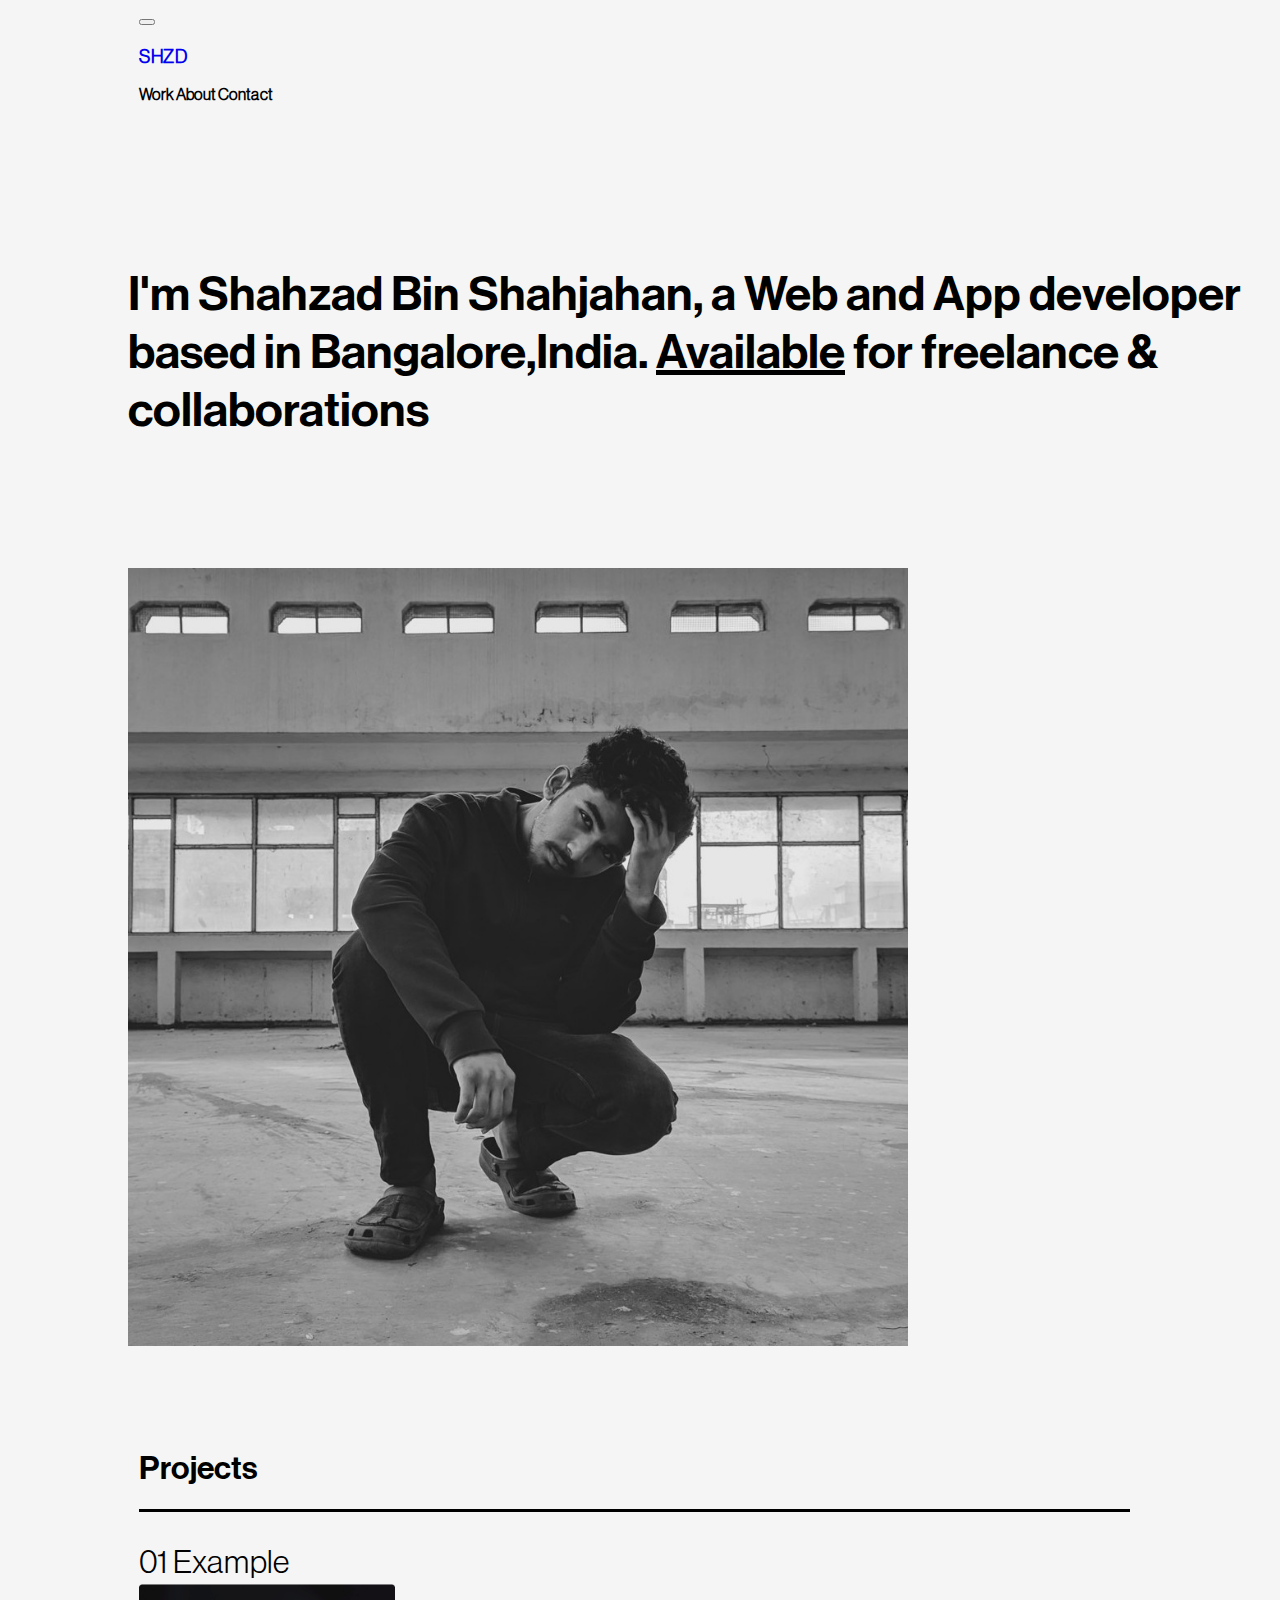
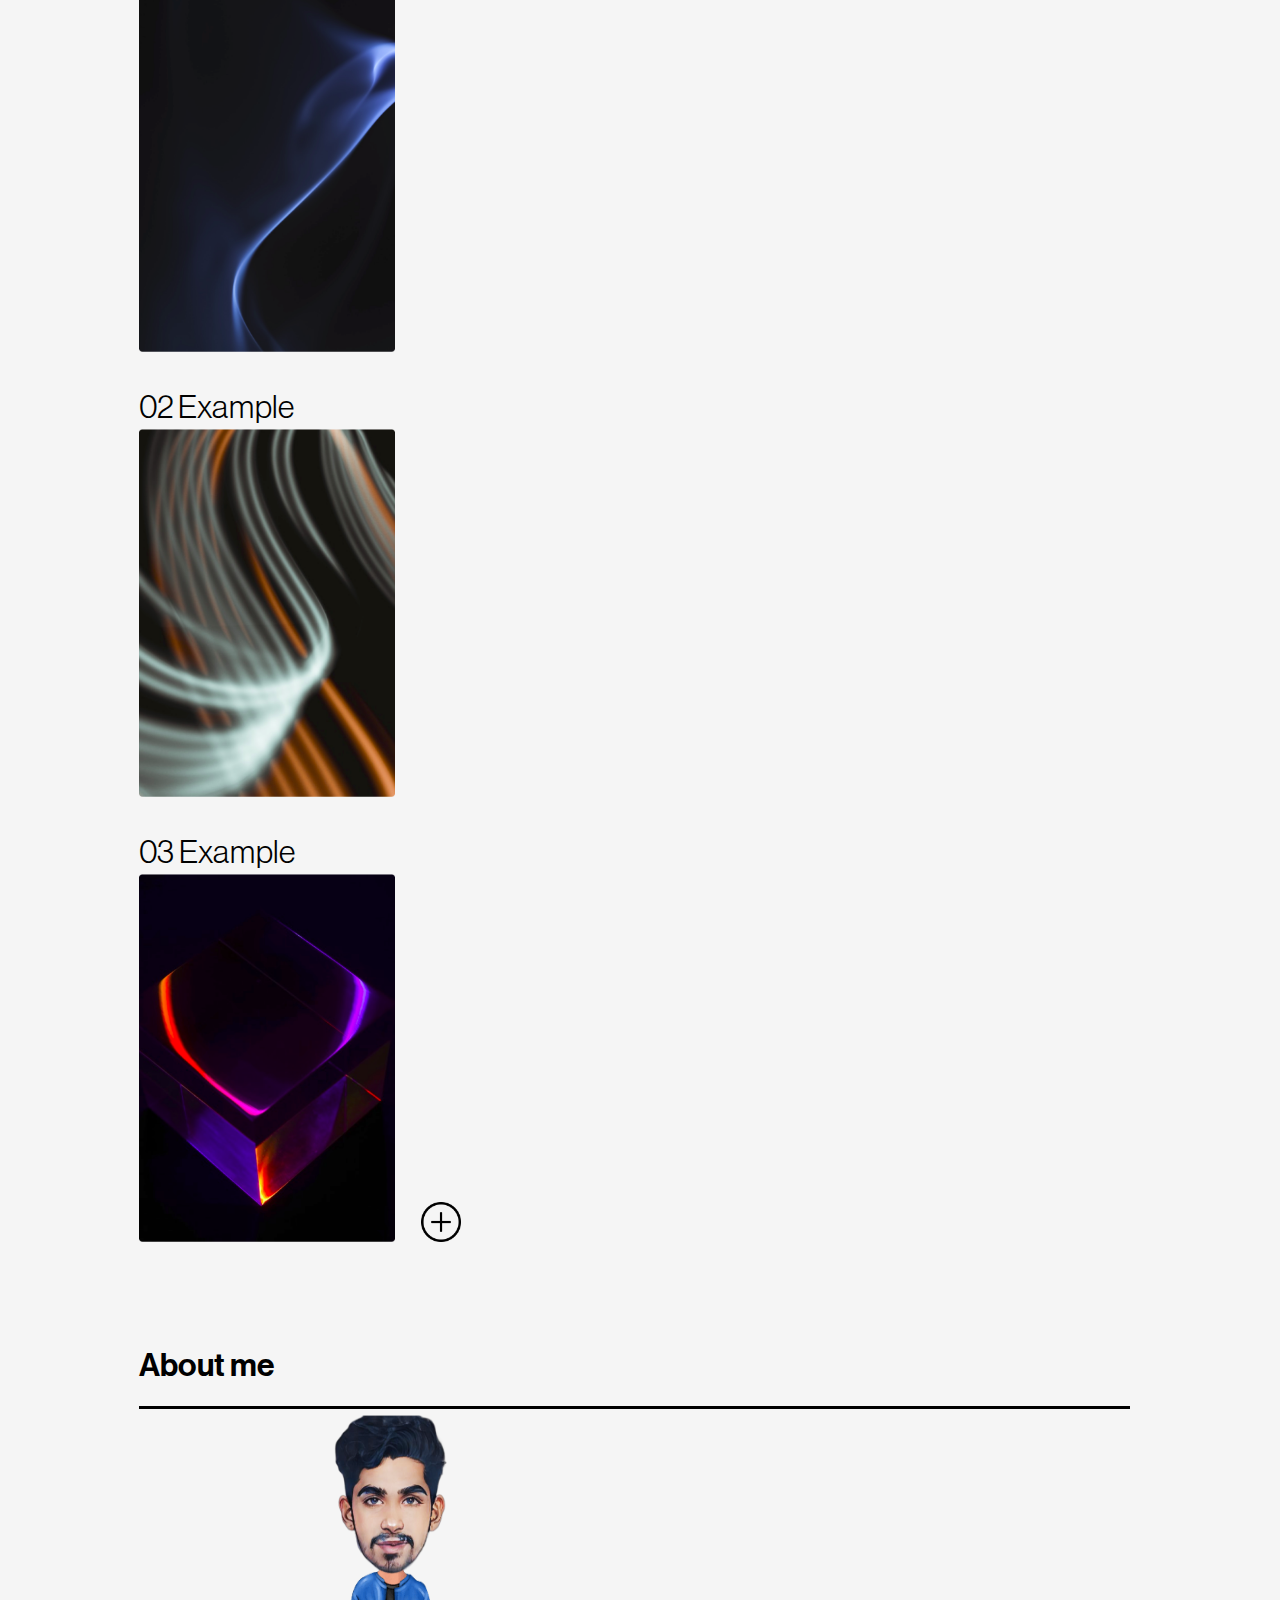
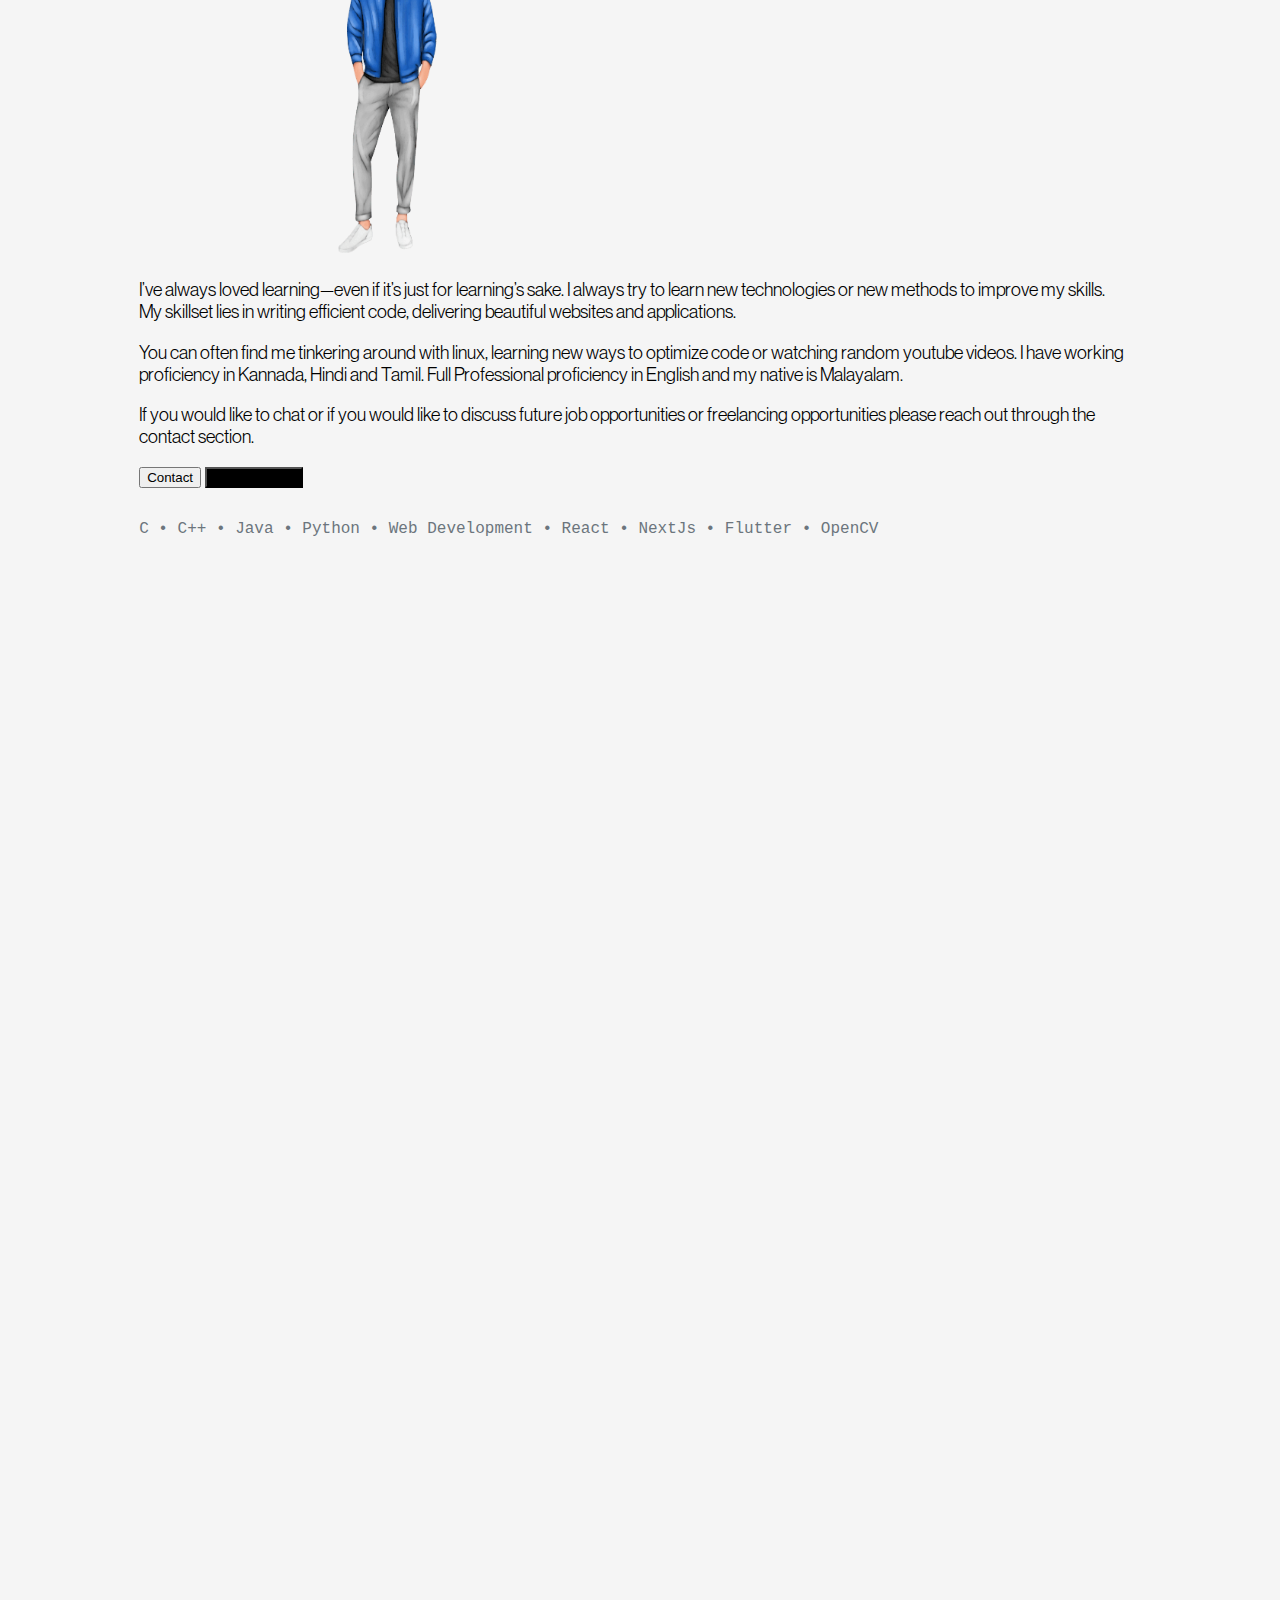
==== index.html @ ab0f7d74 "finished about section footer" ====
<!DOCTYPE html>
<html>
	<head>
		<title>Shahzad Bin Shahjahan</title>
		<meta name="description" content="Shahzad mainly works as a coder, web developer, among other things. You may learn more about shahzad by visiting his portfolio">
		<meta name="keywords" content="Portfolio, web developer, Shahzad, Shahzad Bin Shahjahan, App developer, Html, Css, Bangalore, freelance">
		<meta name="author" content="Shahzad Bin Shahjahan">
		<meta name="viewport" content="width=device-width, initial-scale=1">
		<META HTTP-EQUIV=”refresh” CONTENT=”15″>
		<link rel="icon" href="images/favicon.ico" type="image/x-icon">
		<!--Google search console tag-->
		<meta name="google-site-verification" content="ISv0mJTVN8Bk4ljEY6EB5VNsG6246n5hdGqPwkgQlJo" />
		<!--Bing search tag-->
		<meta name="msvalidate.01" content="65D77A9B524E21931808D7AEC7C5453A" />
		<!--Stylesheets-->
		<link rel="stylesheet" href="styles.css">
		<!--External Stylesheet-->
		<!--Bootstrap-->
		<link href="https://cdn.jsdelivr.net/npm/bootstrap@5.2.2/dist/css/bootstrap.min.css" rel="stylesheet" integrity="sha384-Zenh87qX5JnK2Jl0vWa8Ck2rdkQ2Bzep5IDxbcnCeuOxjzrPF/et3URy9Bv1WTRi" crossorigin="anonymous">
	</head>
	
	<body class="body">
		<nav class="navbar navbar-expand-sm sticky-top  navBar ">
			<div class="container-fluid" style="padding-right:10%;padding-left:1%;"><!--Style is not working external-->
				<button class="navbar-toggler" type="button" data-bs-toggle="collapse" data-bs-target="#navbarTogglerDemo01" aria-controls="navbarTogglerDemo01" aria-expanded="false" aria-label="Toggle navigation">
					<span class="navbar-toggler-icon"></span>
				  </button>
			  
				<div>
					<a href="#homeSection"><h3 class="navbar-brand">SHZD</h3></a>
				</div>
				<div class="collapse navbar-collapse justify-content-end" id="navbarTogglerDemo01">
					<div class="navbar-nav"> 
						<a class="nav-link" href="#projectsSection">Work</a>
						<a class="nav-link" href="#aboutSection">About</a>
						<a class="nav-link" href="#contactSection">Contact</a>
						<!--<a class="nav-link">Other</a>-->
					</div>
				</div>
			</div>
		</nav>
		
		<section id="homeSection">
			<div class="row container-fluid">
				<div class="col-lg-6 introDescription">
					<h1>I'm Shahzad Bin Shahjahan, a Web and App developer based in Bangalore,India. <a href="#contactSection"><u>Available</u></a> for freelance & collaborations</h1>
				</div>
				<div class="col-lg-6">
					<img src="images/Shae 3.jpg" alt="Shahzad Picture" title="Shahzad Bin Shahjahan" class="img-fluid mx-auto d-block profileImg">
				</div>
			</div>
			
		</section>
		
		<section id="projectsSection">
			<div class="projectsHeading"><h1>Projects</h1><hr/></div>
			<div class="row projects">
				<div class="col-lg-4 col-md-6 projectCard" class="img-fluid">
					<p>01 Example</p>
					<img src="images/Rectangle 1.png">
				</div>
				<div class="col-lg-4 col-md-6 projectCard" class="img-fluid">
					<p>02 Example</p>
					<img src="images/Rectangle 2.png">
				</div>
				<div class="col-lg-4 col-md-6 projectCard">
					<p>03 Example</p>
					<img src="images/Rectangle 3.png" class="img-fluid">
					<a>
						<img src="images/plus.png" title="Show more" class="showMoreImg">
					</a>
				</div>
			</div>
		</section>

		<section id="aboutSection">
			<div>
				<h1>About me</h1>
				<hr/>
			</div>
			<div class="row">
				<div class="col-md-6">
					<img class="img-fluid aboutImg" src="images/SHAHZAD.png">
				</div>
					<div class="col-md-6">
						<p class="lead">
							I’ve always loved learning—even if it’s just for learning’s sake.
							I always try to learn new technologies or new methods to improve my skills.
							My skillset lies in writing efficient code, delivering beautiful websites and applications.
						</p>
						<p class="lead">
							You can often find me tinkering around with linux, learning new ways to optimize code or watching random youtube videos.
							I have working proficiency in Kannada, Hindi and Tamil.
							Full Professional proficiency in English and my native is Malayalam.
						</p>
						<p class="lead">
							If you would like to chat or if you would like to discuss future job opportunities or freelancing opportunities please reach out through the contact section.
						</p>
						<button onclick="location.href='#contactSection'" class="btn btn-outline-secondary">Contact</button>
						<a href=" Resume_Shahzad_Bin_Shahjahan.pdf" target="_blank"><button class="btn btn-primary resumeBtn">View Resume</button></a>
					</div>					
			</div>
			<footer class="aboutFooter"><pre class="text-center">C • C++ • Java • Python • Web Development • React • NextJs • Flutter • OpenCV</pre></footer>
		</section>

		<section id="contactSection">

		</section>
	
		<!--Bootstrap javascript code-->
		<script src="https://cdn.jsdelivr.net/npm/bootstrap@5.2.2/dist/js/bootstrap.bundle.min.js" integrity="sha384-OERcA2EqjJCMA+/3y+gxIOqMEjwtxJY7qPCqsdltbNJuaOe923+mo//f6V8Qbsw3" crossorigin="anonymous"></script>
	</body>
</html>
---- styles.css ----
/*Universal*/

/*I cant figure out why i cant change the background color with only body tag instead of making class .body*/
.body
{
	background-color: #f5f5f5;
	margin-left:10%;
	margin-right:3%;
}

section
{
	min-height:100vh;
}


#projectsSection,#aboutSection,#contactSection
{
	padding-top:7%;
	margin-right:10%;
	margin-left:1%;
}

hr
{
	border:0 !important;
	margin:0;
	border-top:3px solid !important;
	opacity:100 !important;
	color:#000000 !important;
}

@font-face {
	font-family: "NeueHaasMedium";
	src: url("fonts/NeueHaasDisplayMediu.ttf");
}

@font-face {
	font-family: "NeueHaasLight";
	src: url("fonts/NeueHaasDisplayLight.ttf");
}

/*Nav Bar*/
.navBar
{
	font-family:"NeueHaasLight";
	font-weight: 1000;
	background-color: #f5f5f5;
}

.navbar-nav .nav-link
{
	color:#000000;
}

.nav-link:hover
{
	cursor:pointer;
}

.navbar a
{
	text-decoration:none;
}

.navbar-brand:hover
{
	color:#6c757d !important;
}
/*Home Section*/

.introDescription
{
	padding-top:8rem;
	font-family:"NeueHaasMedium";
}

.introDescription h1
{
	font-size:3rem;
}

.introDescription a
{
	color:inherit;
}
.introDescription a:hover
{
	color:#6c757d
}

.introDescription u
{
	text-decoration-thickness:0.2rem;
}

.profileImg{
	max-width:70% !important;
	margin-top:6rem !important;
}

/*Projects Section*/
.projectsHeading h1
{
	font-family: "NeueHaasMedium";
}

.projects
{
	font-family:"NeueHaasLight";
}

.projects p
{
	font-size:2rem;
	margin-bottom:2px;
}

.projectCard
{
	margin-top:2rem !important;
}

.projectCard img
{
	height:23rem;
	width: 16rem;
}

.projectCard a
{
	cursor:pointer;
}

.showMoreImg
{
	/*override from .projectCard img values*/
	height:2.5rem !important;
	width:2.5rem !important;
	margin-left:1.5rem;
}

.showMoreImg:hover
{
	cursor:pointer;
	/*override from .projectCard img values*/
	height:3rem !important;
	width: 3rem !important;
}

/*About Section*/
#aboutSection h1
{
	font-family: "NeueHaasMedium";
}

#aboutSection p
{
	font-family: "NeueHaasLight";
	font-size:1.15rem;
}

.resumeBtn
{
	background-color: #000000 !important;
	border-color:#000000 !important;
}

.resumeBtn:hover
{
	background-color: #6c757d !important;
	border-color:#6c757d !important;
	
}

.aboutImg
{
	margin-left:10%;
	width:18rem;
	height:28rem;
}

.aboutFooter
{
	margin-top: 2rem;
	font-size:1rem;
	color:#6c757d;
}

 
/*Responsive*/


@media (max-width:950px)
{
	/*Home Section*/
	.introDescription
	{	
		padding-top:4rem;
	}	
	.introDescription h1 
	{
		font-size:2.5rem;
	}
	.profileImg
	{
		margin-top:8% !important; 
		max-width:80% !important;

	}

	/*Project Section*/
}

@media (max-width:560px)
{
	/*Home Section*/
	.introDescription
	{
		padding-top:3rem;
	}
	.introDescription h1 
	{
		font-size:2rem;
	}
	.profileImg
	{
		max-width:100% !important;
	}
}

@media (max-width:430px)
{
	/*Home Section*/
	.introDescription
	{
		padding-top:2rem;
	}

	/*Project Section*/
	.showMoreImg
	{
		margin-top:2rem;
		margin-left:40%;
	}
}
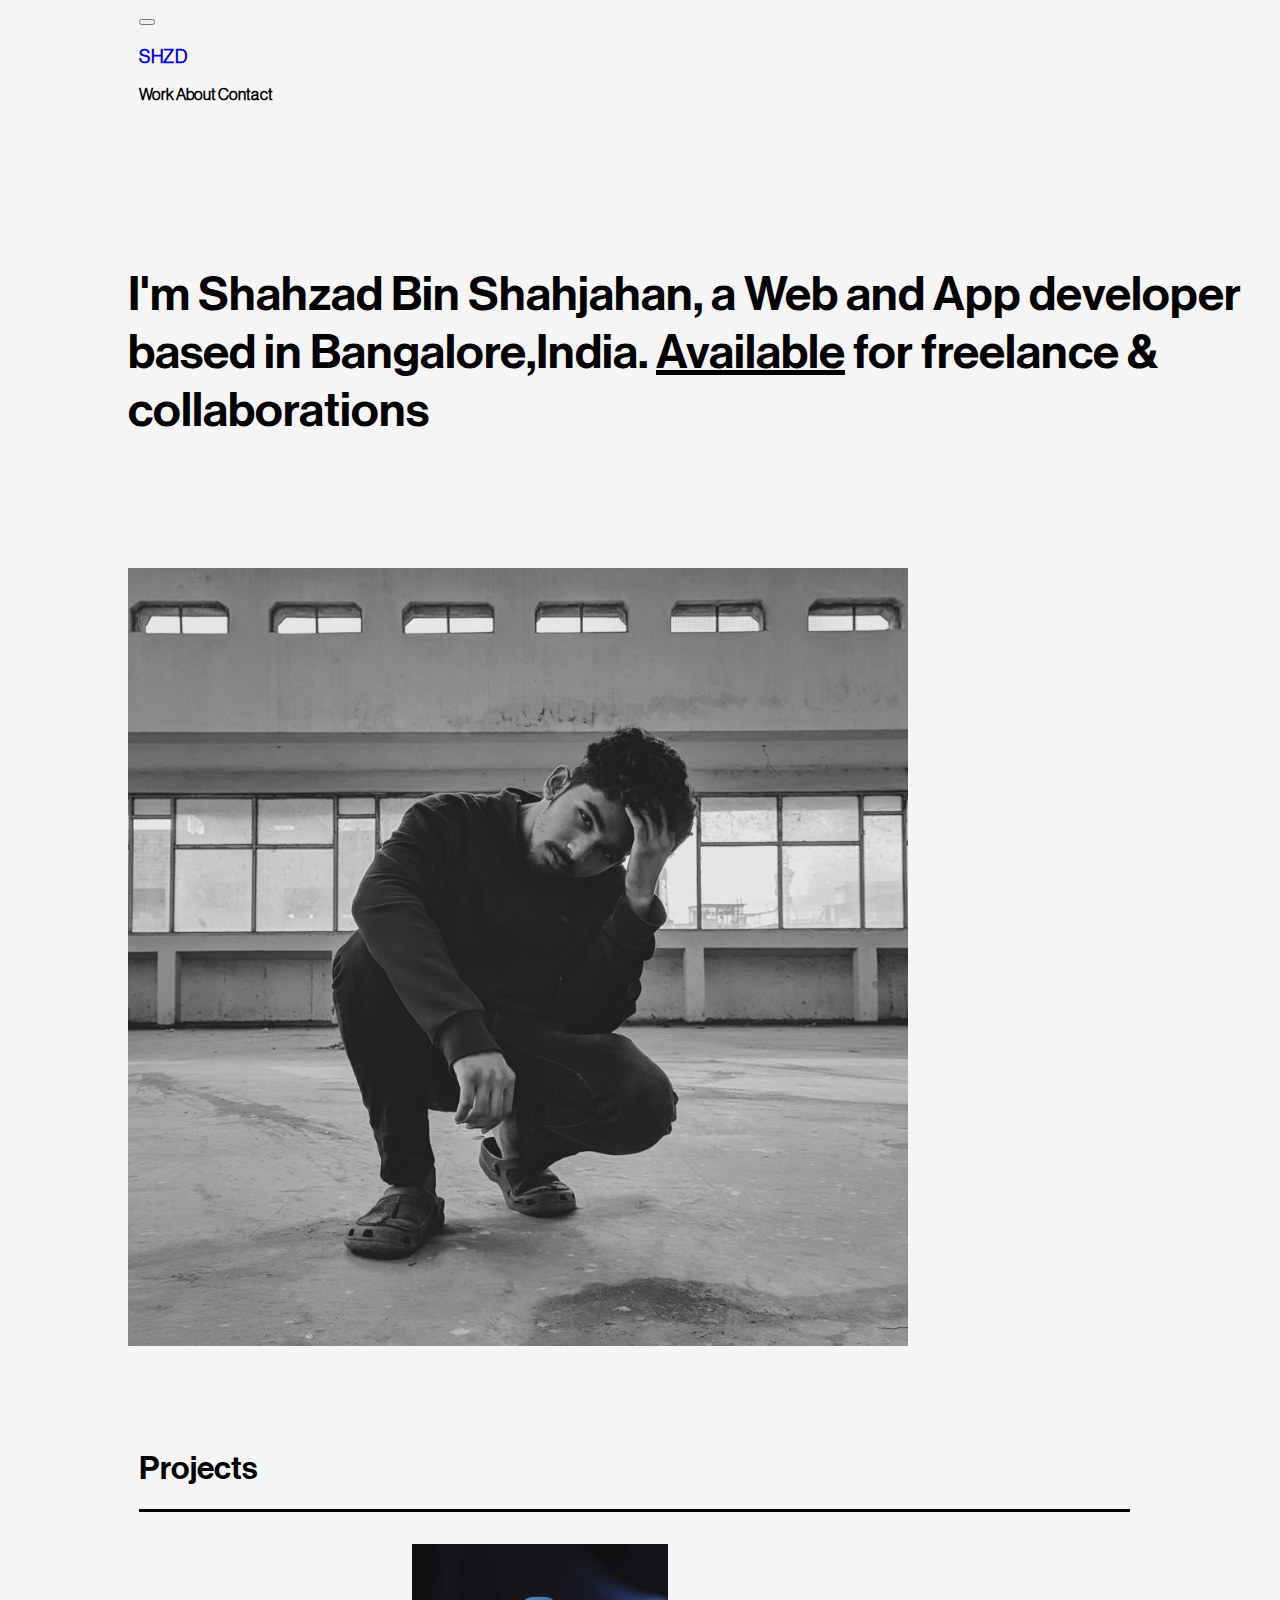
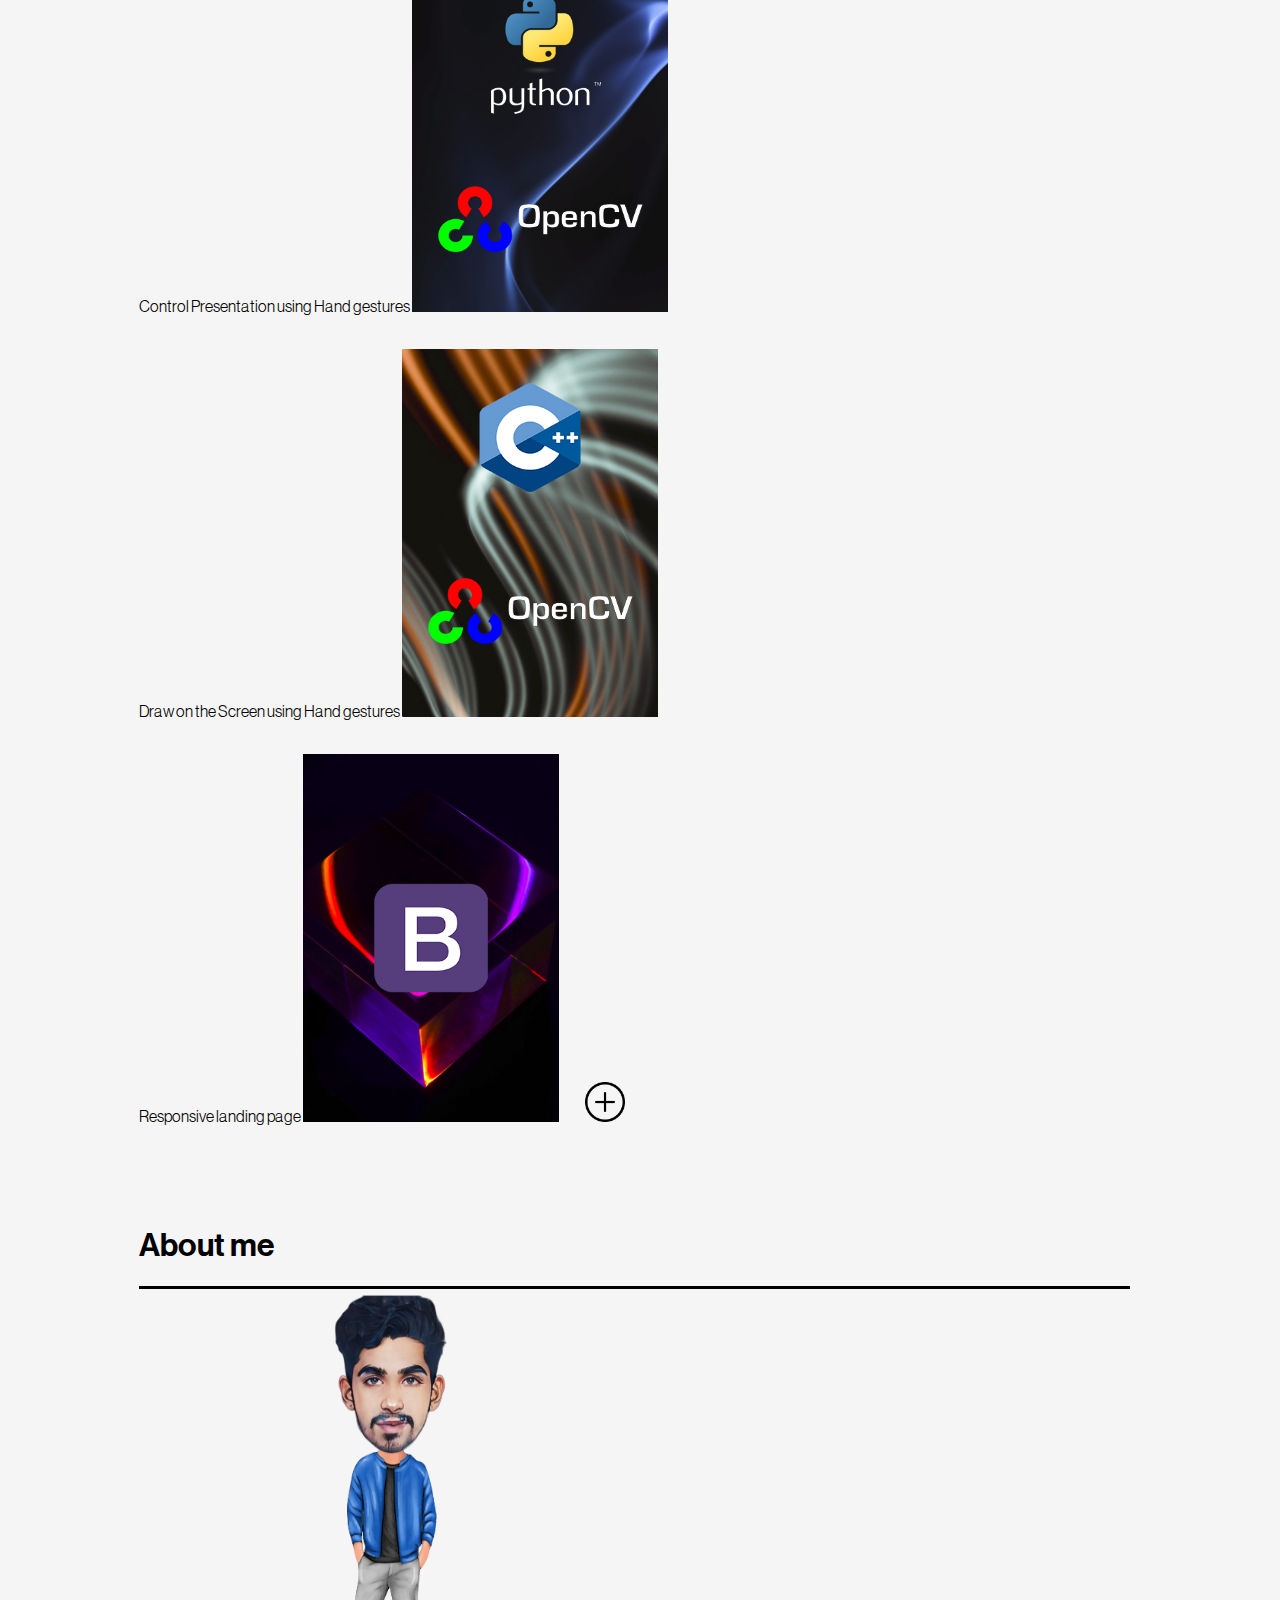
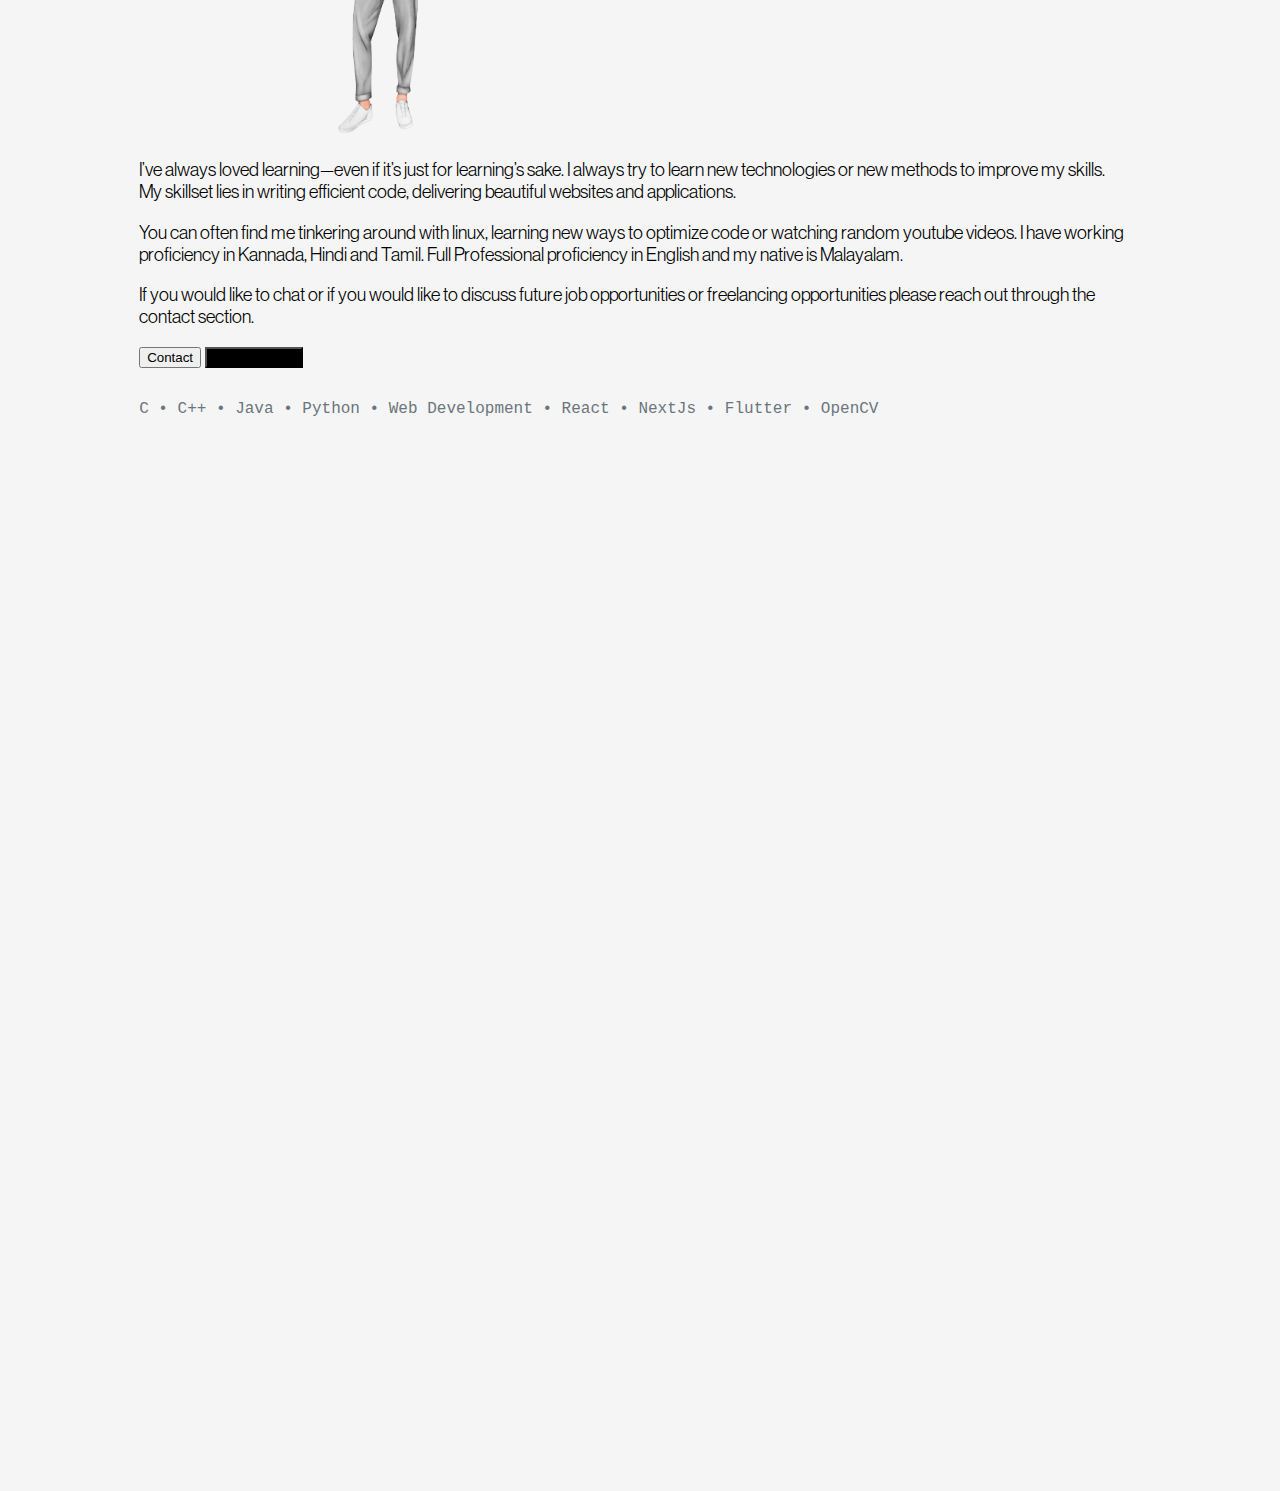
==== commit 9b8a1b9a: "Updated project card images" ====
--- a/index.html
+++ b/index.html
@@ -55,17 +55,17 @@
 		<section id="projectsSection">
 			<div class="projectsHeading"><h1>Projects</h1><hr/></div>
 			<div class="row projects">
-				<div class="col-lg-4 col-md-6 projectCard" class="img-fluid">
-					<p>01 Example</p>
-					<img src="images/Rectangle 1.png">
+				<div class="col-lg-4 col-md-6 projectCard projectCard01" class="img-fluid">
+					<a class="projectMainHeading">Control Presentation using Hand gestures</a>
+					<img src="images/projectcards/handPresentation.jpg">
 				</div>
-				<div class="col-lg-4 col-md-6 projectCard" class="img-fluid">
-					<p>02 Example</p>
-					<img src="images/Rectangle 2.png">
+				<div class="col-lg-4 col-md-6 projectCard projectCard02" class="img-fluid">
+					<a class="projectMainHeading">Draw on the Screen using Hand gestures</a>
+					<img src="images/projectcards/handDraw.jpg">
 				</div>
-				<div class="col-lg-4 col-md-6 projectCard">
-					<p>03 Example</p>
-					<img src="images/Rectangle 3.png" class="img-fluid">
+				<div class="col-lg-4 col-md-6 projectCard projectCard03">
+					<a class="projectMainHeading">Responsive landing page</a>
+					<img src="images/projectcards/landingPage.jpg" class="img-fluid">
 					<a>
 						<img src="images/plus.png" title="Show more" class="showMoreImg">
 					</a>
--- a/styles.css
+++ b/styles.css
@@ -110,10 +110,20 @@
 	font-family:"NeueHaasLight";
 }
 
-.projects p
-{
-	font-size:2rem;
+.projectMainHeading
+{
+	font-family:"NeueHaasLight";
+	font-size:1rem;
 	margin-bottom:2px;
+	color:#000000;
+	text-decoration: none;
+}
+
+.projectMainHeading:hover
+{
+	cursor:pointer;
+	font-size:1.2rem;
+	color:#6c757d;
 }
 
 .projectCard
@@ -125,11 +135,6 @@
 {
 	height:23rem;
 	width: 16rem;
-}
-
-.projectCard a
-{
-	cursor:pointer;
 }
 
 .showMoreImg
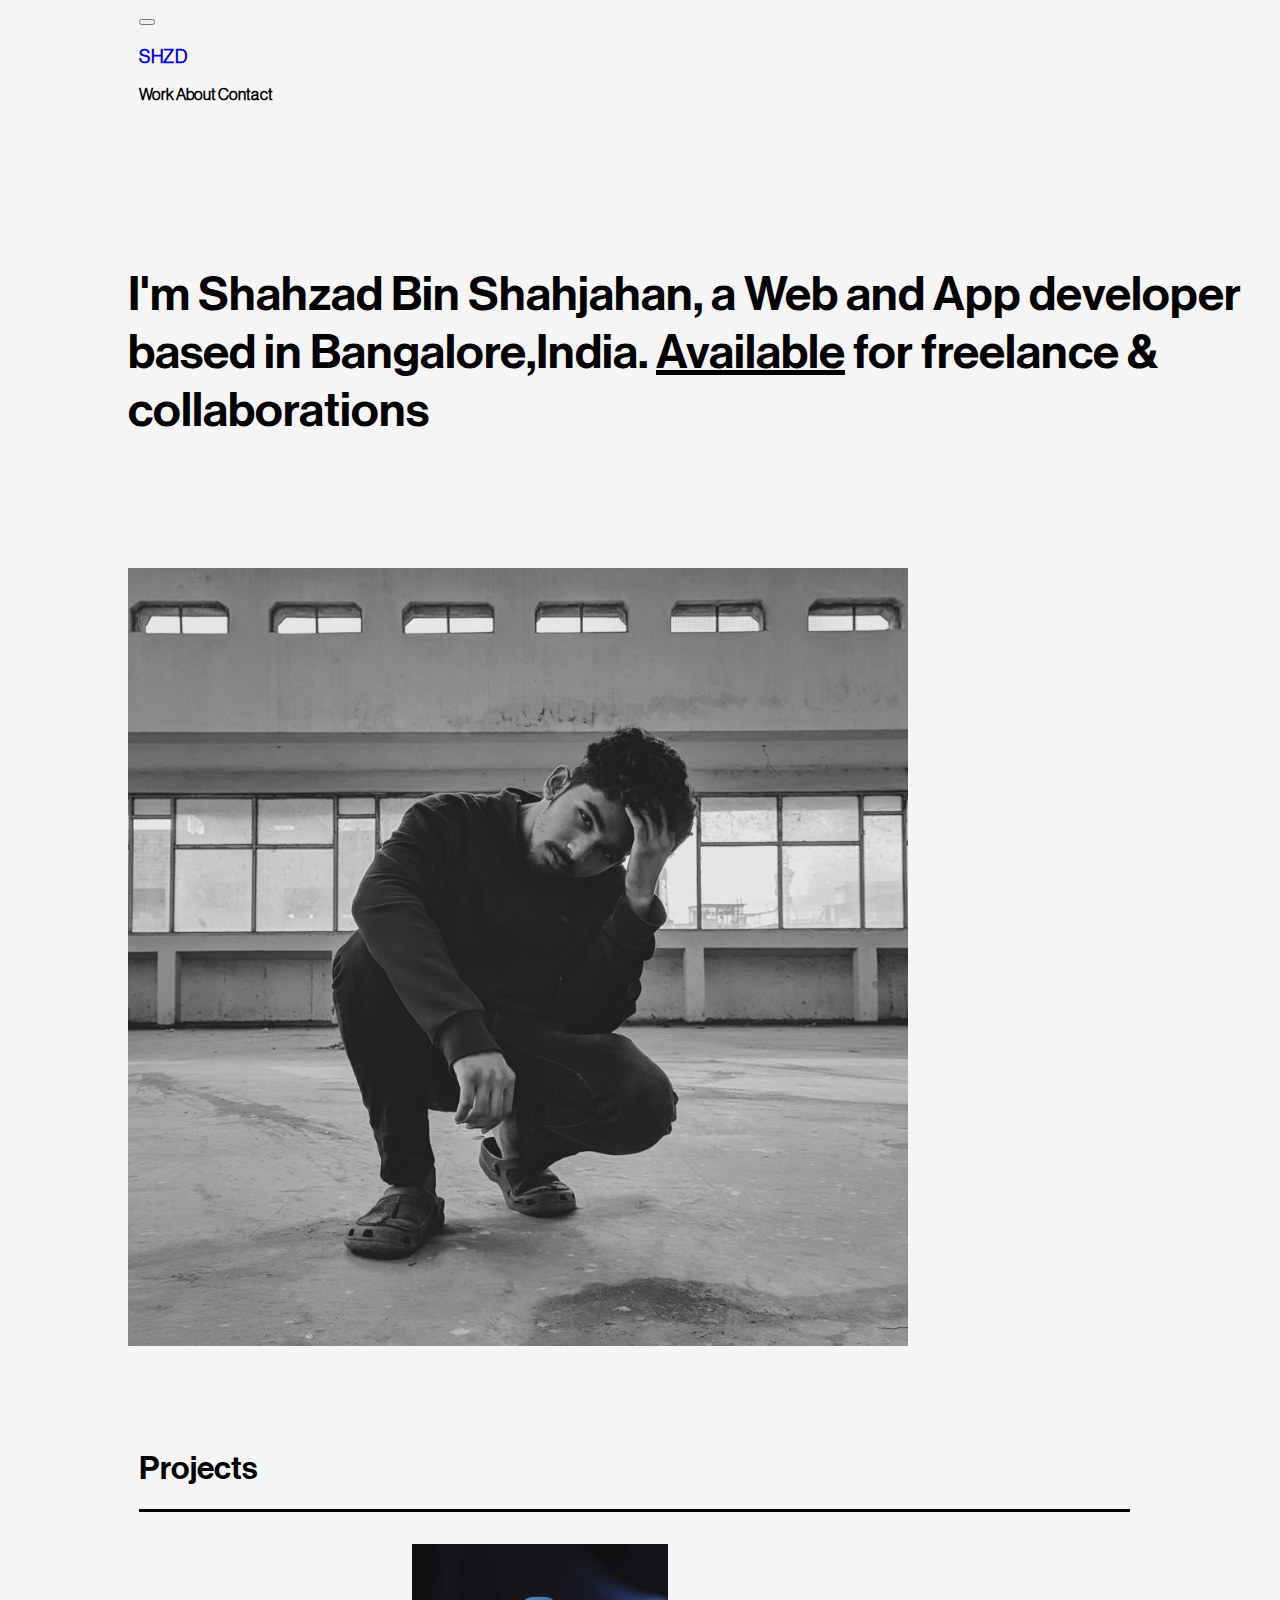
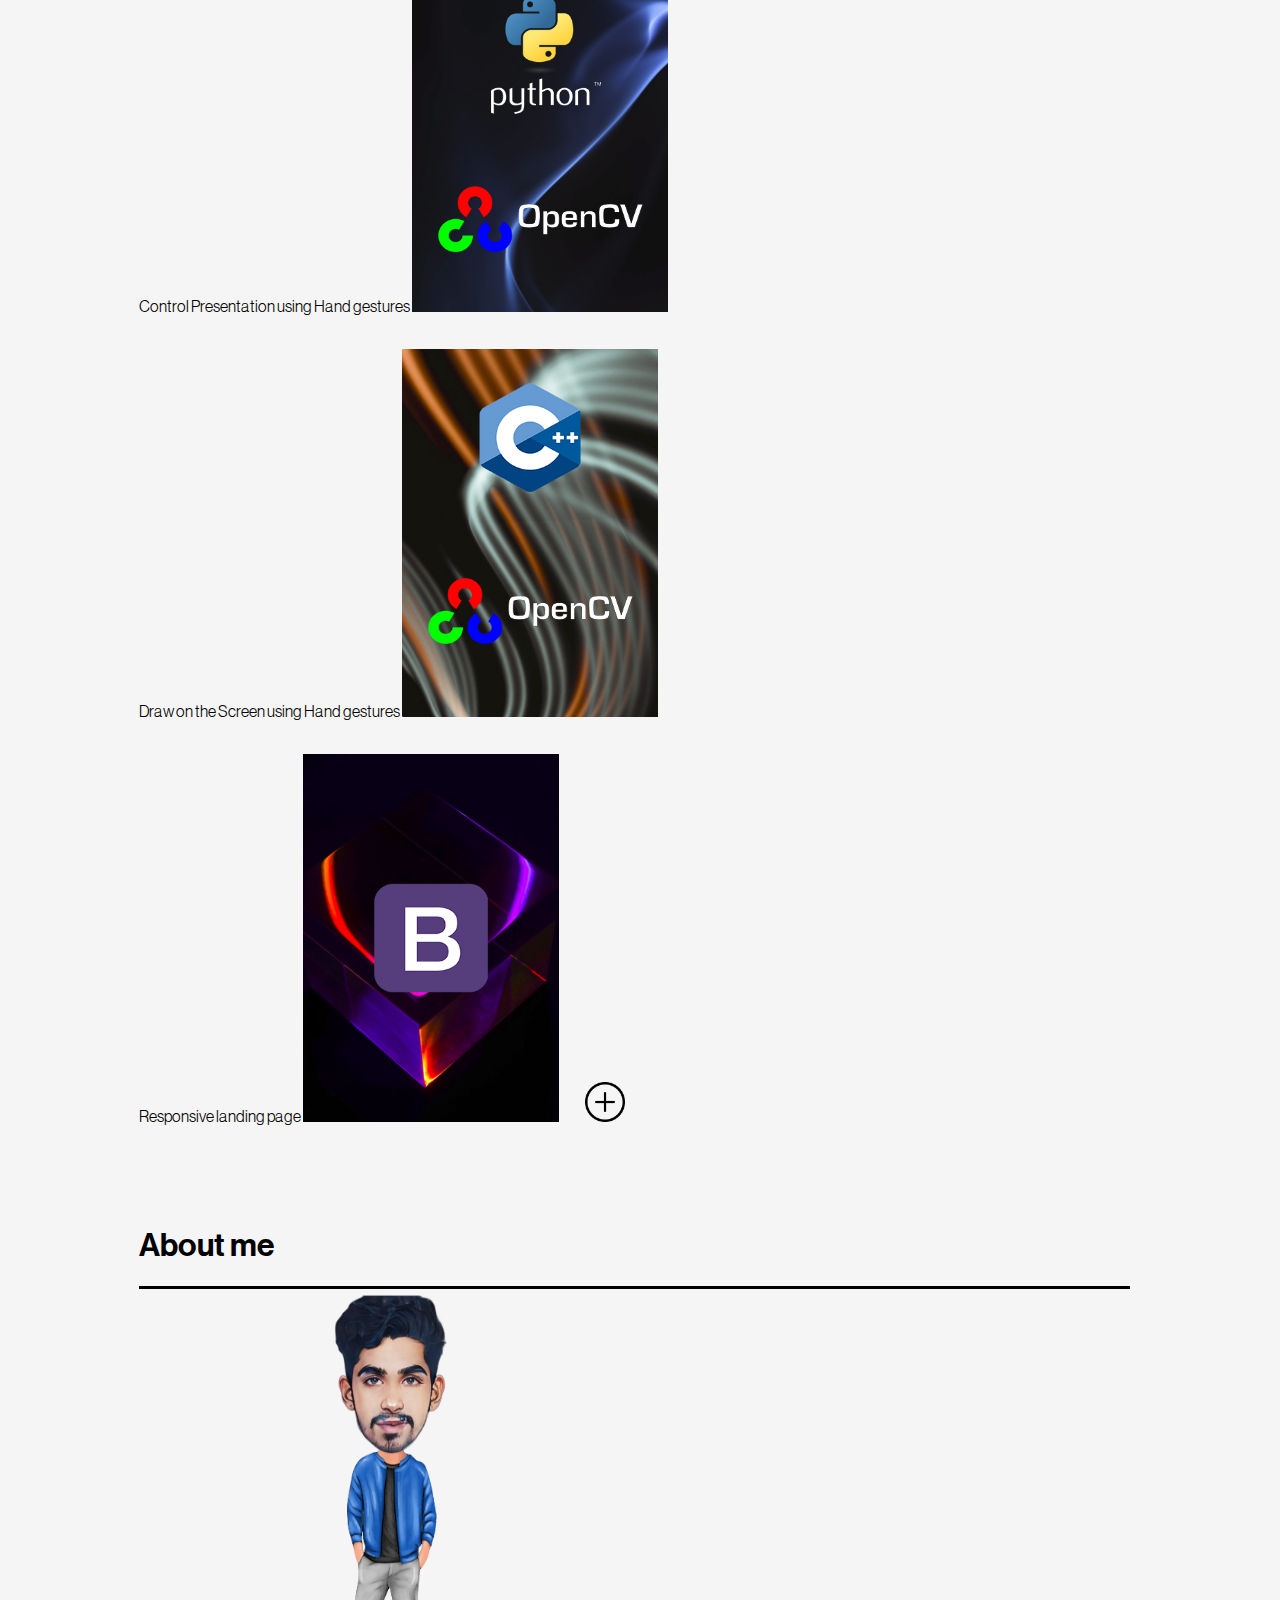
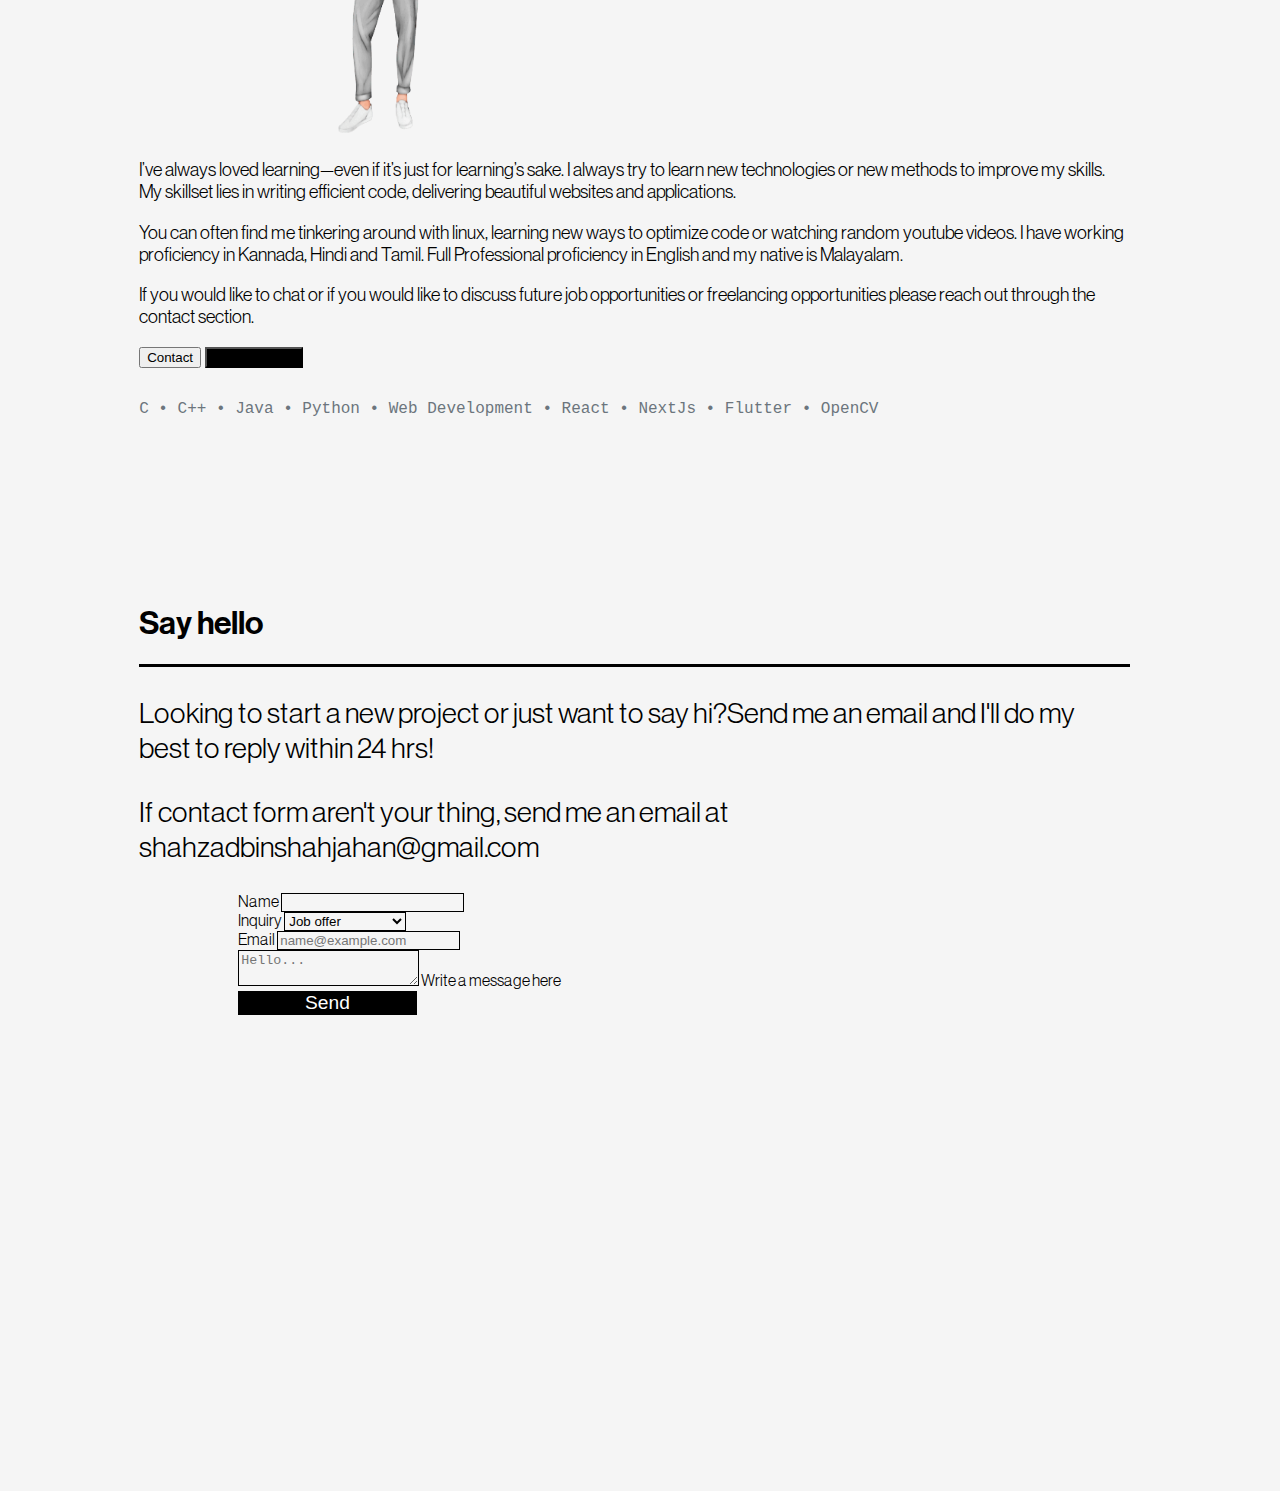
==== commit 8d58a217: "Finished contact section" ====
--- a/index.html
+++ b/index.html
@@ -104,7 +104,44 @@
 		</section>
 
 		<section id="contactSection">
-
+			<div>
+				<h1>Say hello</h1>
+				<hr/>
+			</div>
+			<div class="row">
+				<div class="col-md-6">
+					<p>Looking to start a new project or just want to say hi?Send me an email and I'll do my best to reply within 24 hrs!</p>
+					<p>If contact form aren't your thing, send me an email at shahzadbinshahjahan@gmail.com</p>
+				</div>
+				<div class="col-md-6">
+					<form name="contactform" class="contactform">
+						<div class="mb-3">
+							<label for="contactName" class="form-label">Name</label>
+							<input type="text" id="contactName" class="form-control contactformBoxColor" important>
+						</div>
+						<div class="row mb-4">
+							<div class="col">
+								<label for="inquiry" class="form-label">Inquiry</label>
+								<select class="form-select contactformBoxColor" id="inquiry" aria-label="inquiry">
+									<option value="1"selected>Job offer</option>
+									<option value="2">Clients</option>
+									<option value="3">Collaborations</option>
+									<option value="4">For a cup of chai</option>
+								</select> 
+							</div>
+							<div class="col">
+								<label for="emailInput" class="form-label">Email</label>
+								<input type="email" class="form-control contactformBoxColor" id="emailInput" placeholder="name@example.com"/>
+							</div>
+						</div>
+						<div class="form-floating mb-3">
+							<textarea class="form-control contactformBoxColor" placeholder="Hello..." id="messageArea" style="height:20%;"></textarea>
+							<label for="messageArea">Write a message here</label>
+						</div>
+						<button id="sendBtn">Send</button>
+					</form>
+				</div>
+			</div>
 		</section>
 	
 		<!--Bootstrap javascript code-->
--- a/styles.css
+++ b/styles.css
@@ -40,6 +40,11 @@
 	src: url("fonts/NeueHaasDisplayLight.ttf");
 }
 
+@font-face {
+	font-family: "NeueHaasThin";
+	src: url("fonts/NeueHaasDisplayThin.ttf")
+}
+
 /*Nav Bar*/
 .navBar
 {
@@ -190,6 +195,46 @@
 	margin-top: 2rem;
 	font-size:1rem;
 	color:#6c757d;
+}
+
+/*Contact Section*/
+
+#contactSection h1
+{
+	font-family: "NeueHaasMedium";
+}
+
+#contactSection p
+{
+	font-family:"NeueHaasLight";
+	font-size:1.8rem;
+}
+
+.contactform
+{
+	padding-left:10%;
+	font-family: "NeueHaasLight";
+}
+
+.contactformBoxColor
+{
+	background-color: #f5f5f5 !important;
+	border: 1px solid #000000 !important;
+	border-radius:0 !important;
+}
+
+#sendBtn
+{
+	width:20%;
+	background-color: #000000;
+	font-size:1.2rem;
+	color:#ffffff;
+	border:0;
+}
+
+#sendBtn:hover
+{
+	background-color: #6c757d;
 }
 
  
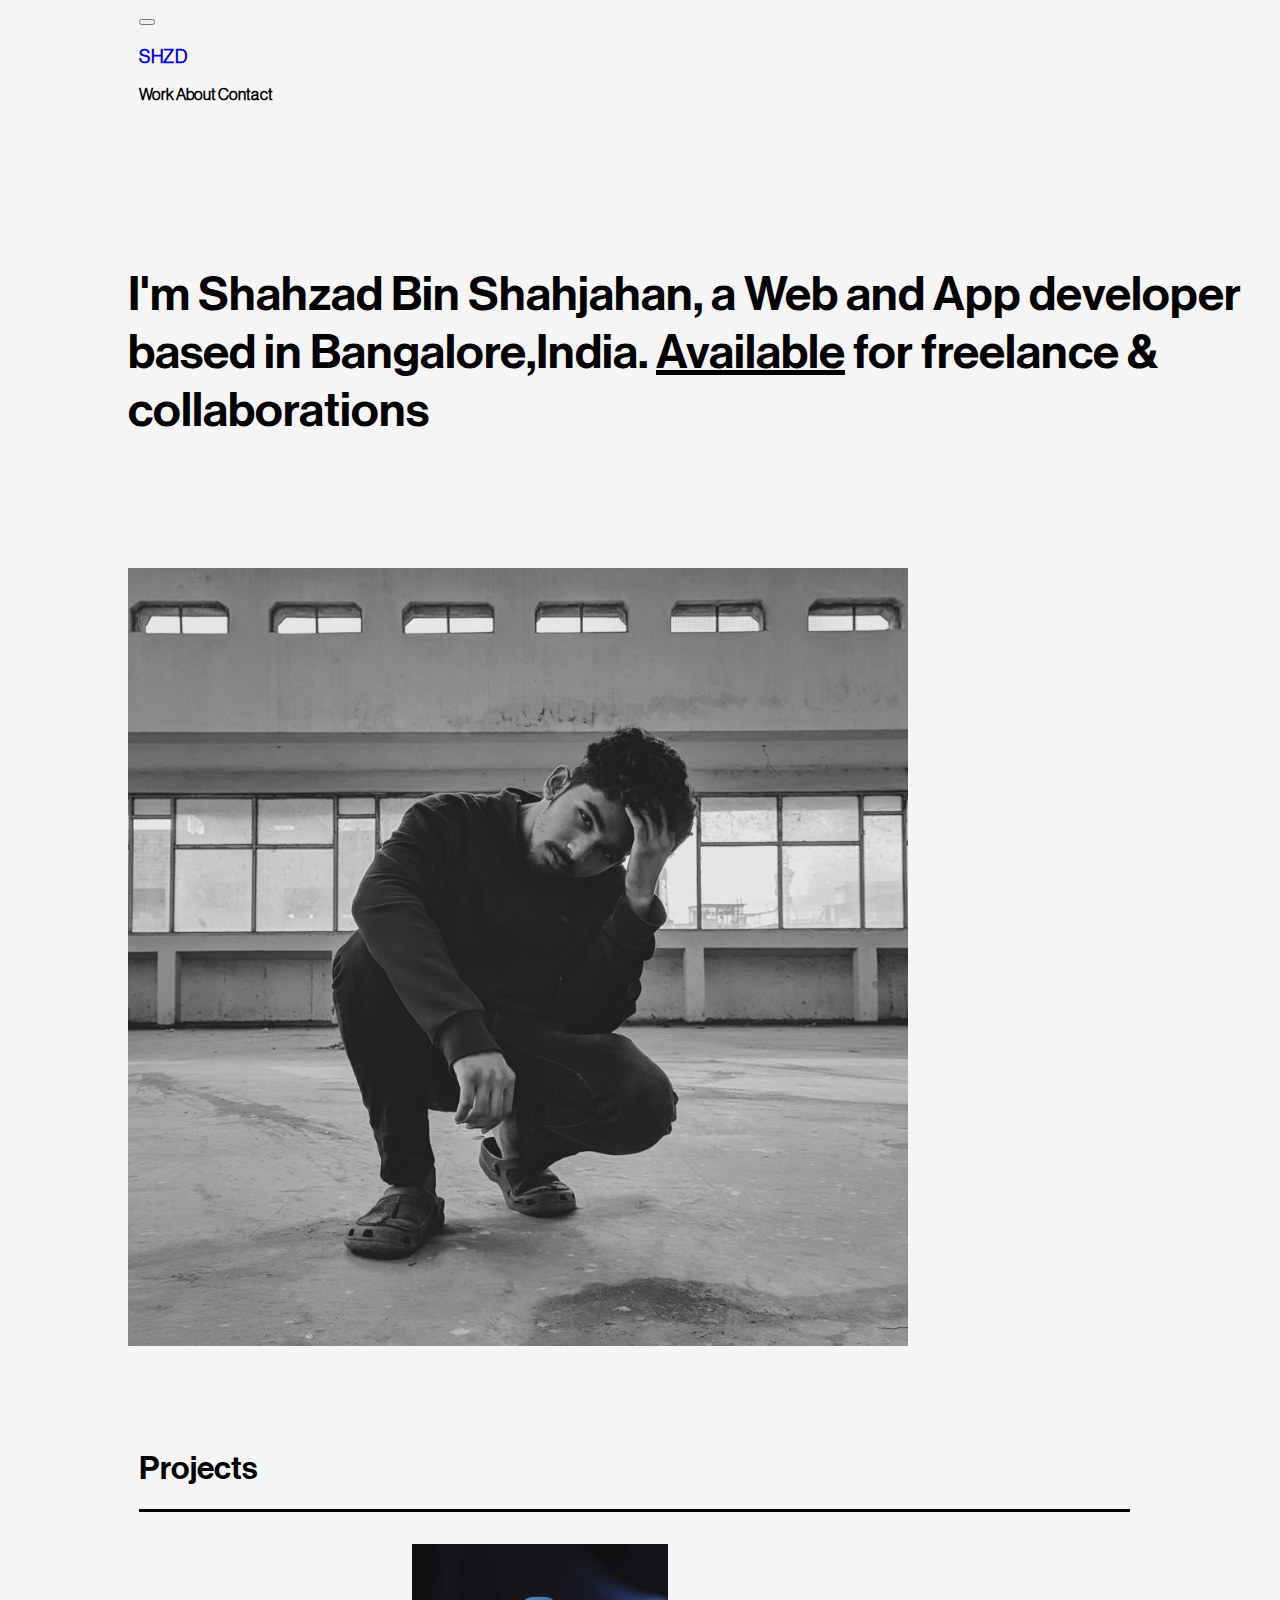
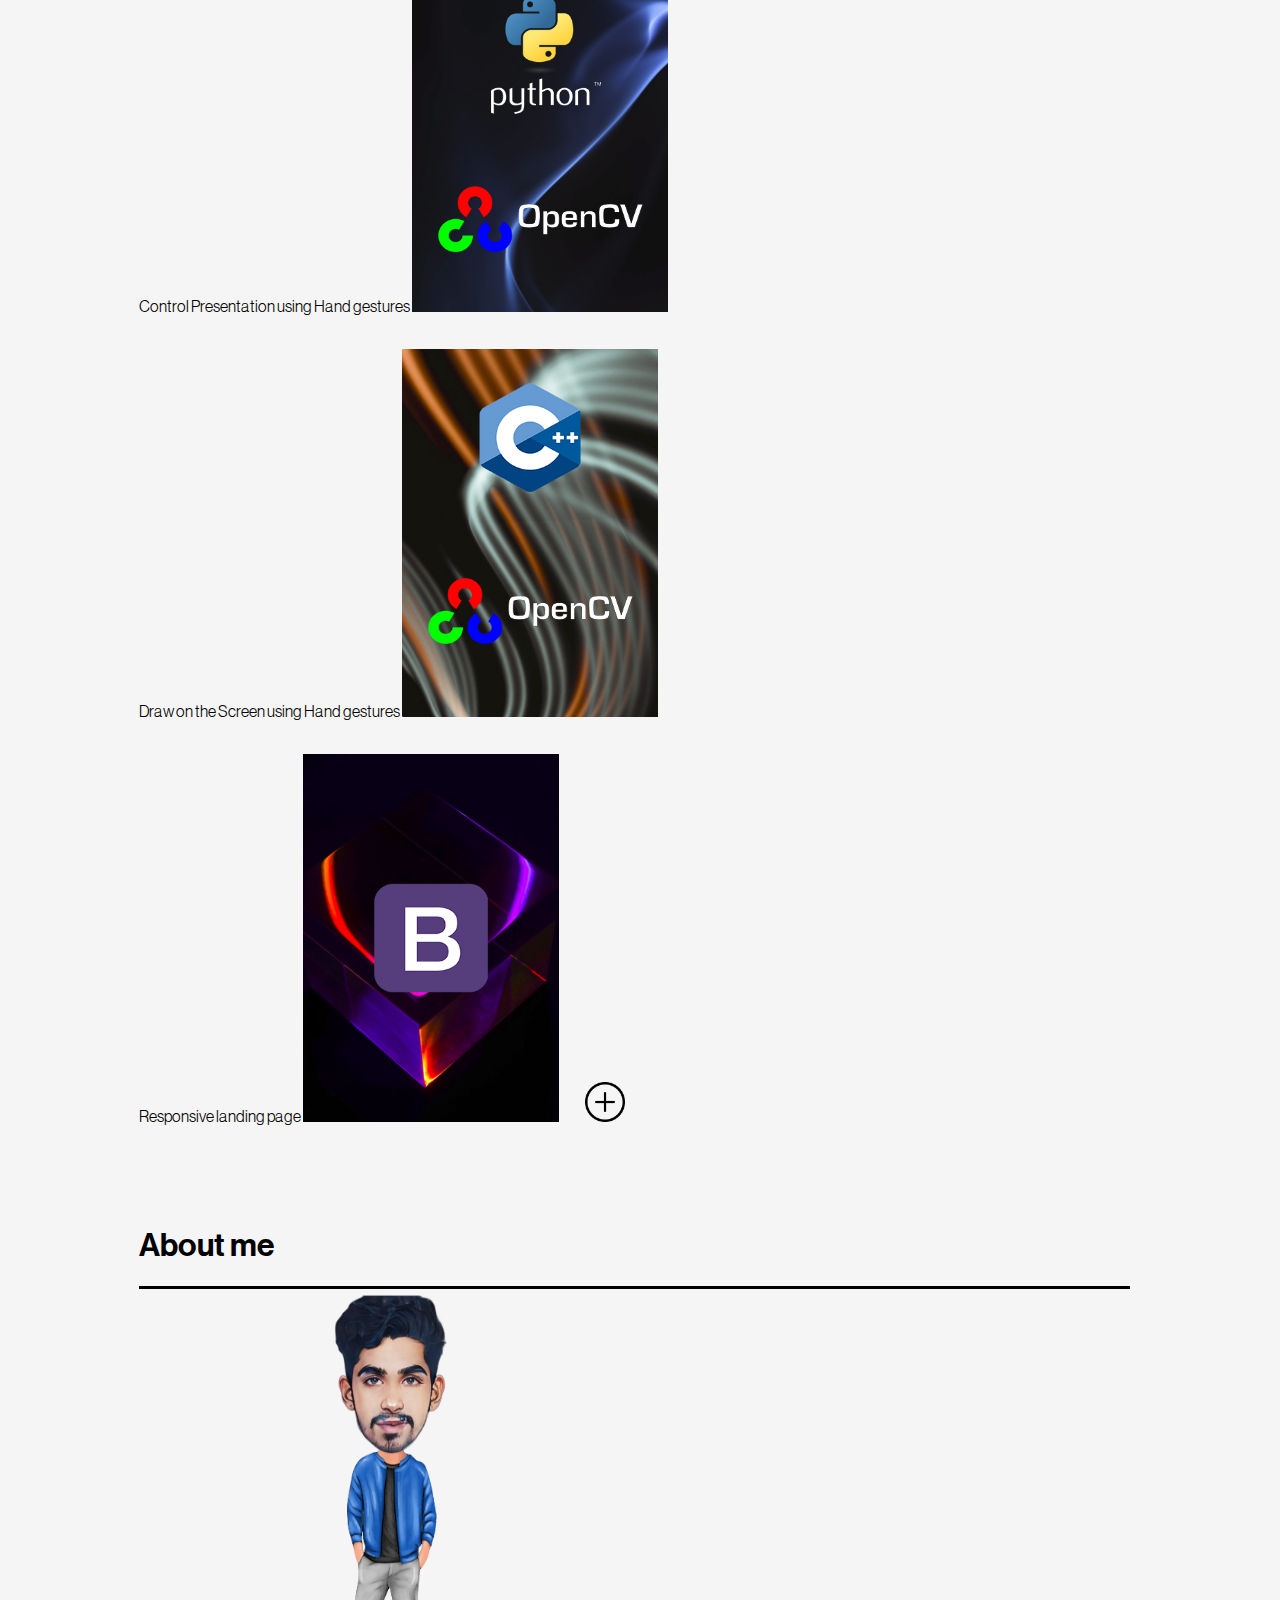
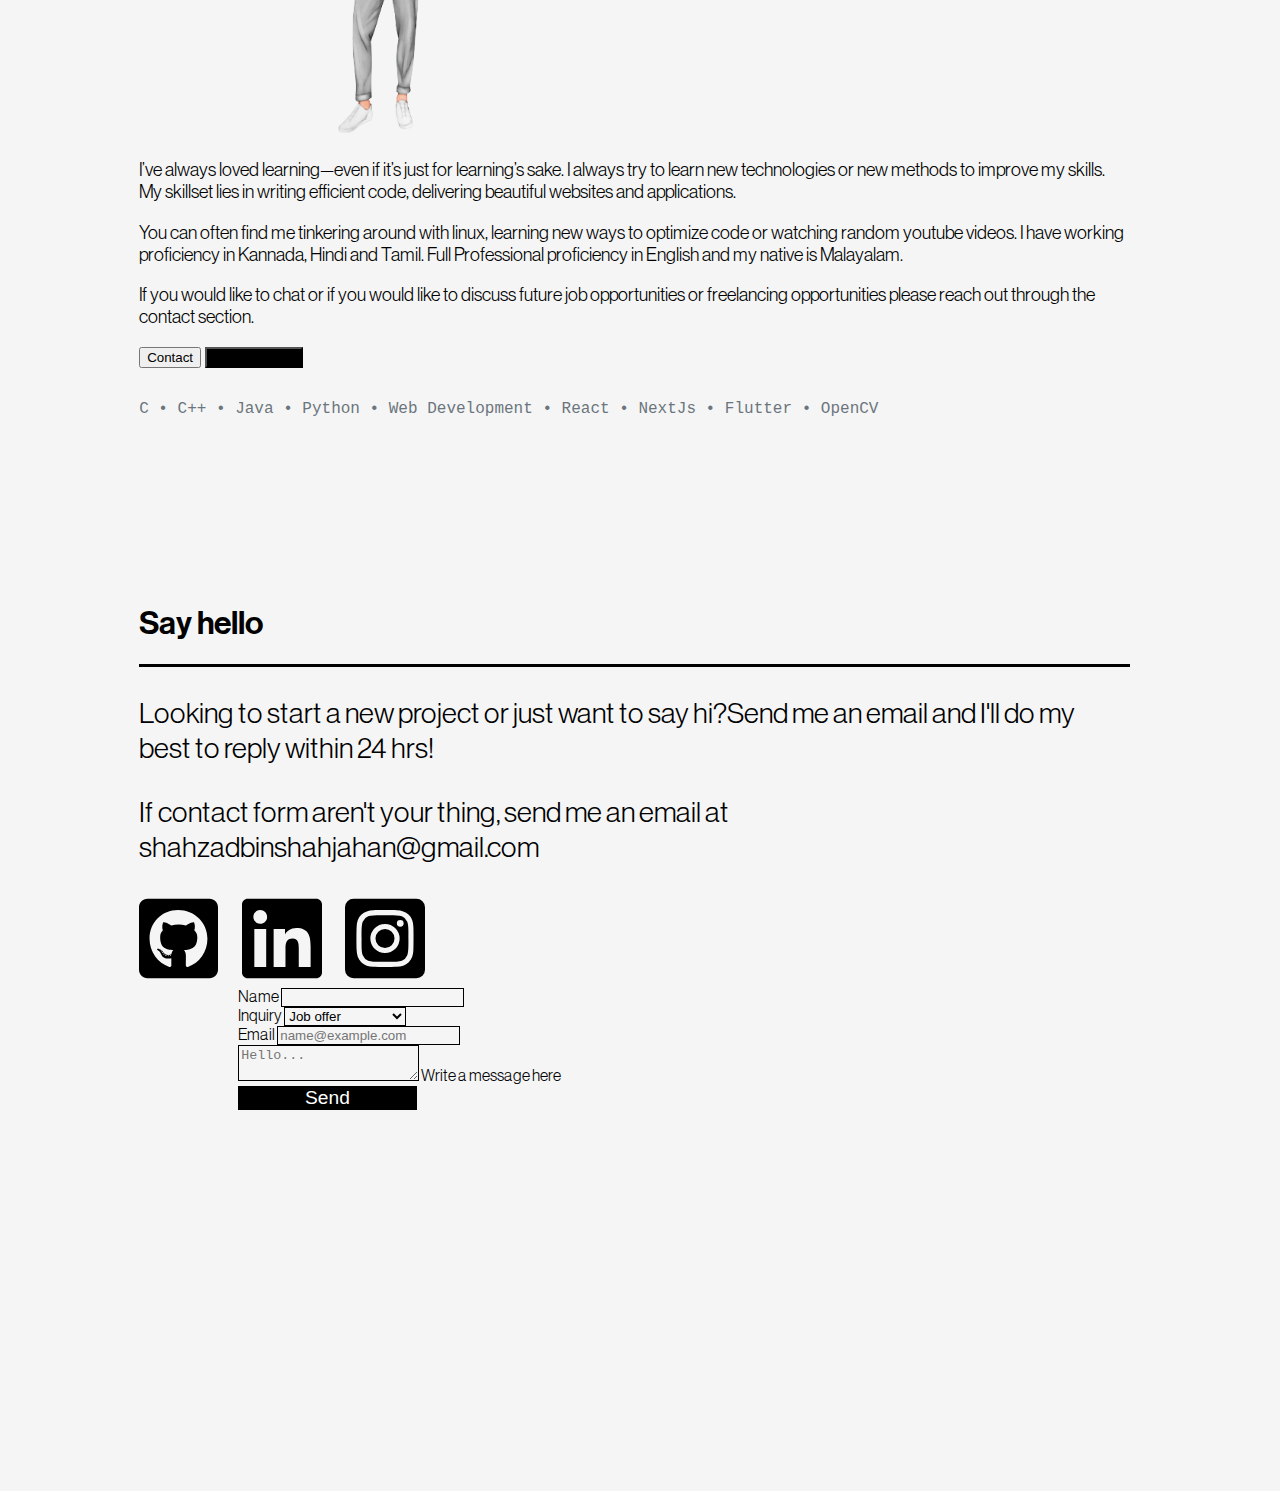
==== commit 2f152c21: "finished contact section" ====
--- a/index.html
+++ b/index.html
@@ -49,7 +49,7 @@
 					<img src="images/Shae 3.jpg" alt="Shahzad Picture" title="Shahzad Bin Shahjahan" class="img-fluid mx-auto d-block profileImg">
 				</div>
 			</div>
-			
+			<i class="fa-brands fa-square-github"></i>
 		</section>
 		
 		<section id="projectsSection">
@@ -111,7 +111,12 @@
 			<div class="row">
 				<div class="col-md-6">
 					<p>Looking to start a new project or just want to say hi?Send me an email and I'll do my best to reply within 24 hrs!</p>
-					<p>If contact form aren't your thing, send me an email at shahzadbinshahjahan@gmail.com</p>
+					<p>If contact form aren't your thing, send me an email at <a class="mailLink" href="mailto:shahzadbinshahjahan@gmail.com">shahzadbinshahjahan@gmail.com</a></p>
+					<div class="text-center">
+						<a><img class="icons" src="images/square-github.svg"></a>
+						<a><img class="icons" src="images/linkedin.svg"></a>
+						<a><img class="icons" src="images/square-instagram.svg"></a>
+					</div>
 				</div>
 				<div class="col-md-6">
 					<form name="contactform" class="contactform">
@@ -142,6 +147,9 @@
 					</form>
 				</div>
 			</div>
+			<footer>
+
+			</footer>
 		</section>
 	
 		<!--Bootstrap javascript code-->
--- a/styles.css
+++ b/styles.css
@@ -221,6 +221,30 @@
 	background-color: #f5f5f5 !important;
 	border: 1px solid #000000 !important;
 	border-radius:0 !important;
+}
+
+.mailLink
+{
+	color:#000000;
+	text-decoration: none;
+}
+
+.mailLink:hover
+{
+	color:#6c757d;
+}
+
+.icons
+{
+	height:8%;
+	width: 8%;
+	margin-right:2%;
+}
+
+.icons:hover
+{
+	height:10%;
+	width:10%;
 }
 
 #sendBtn
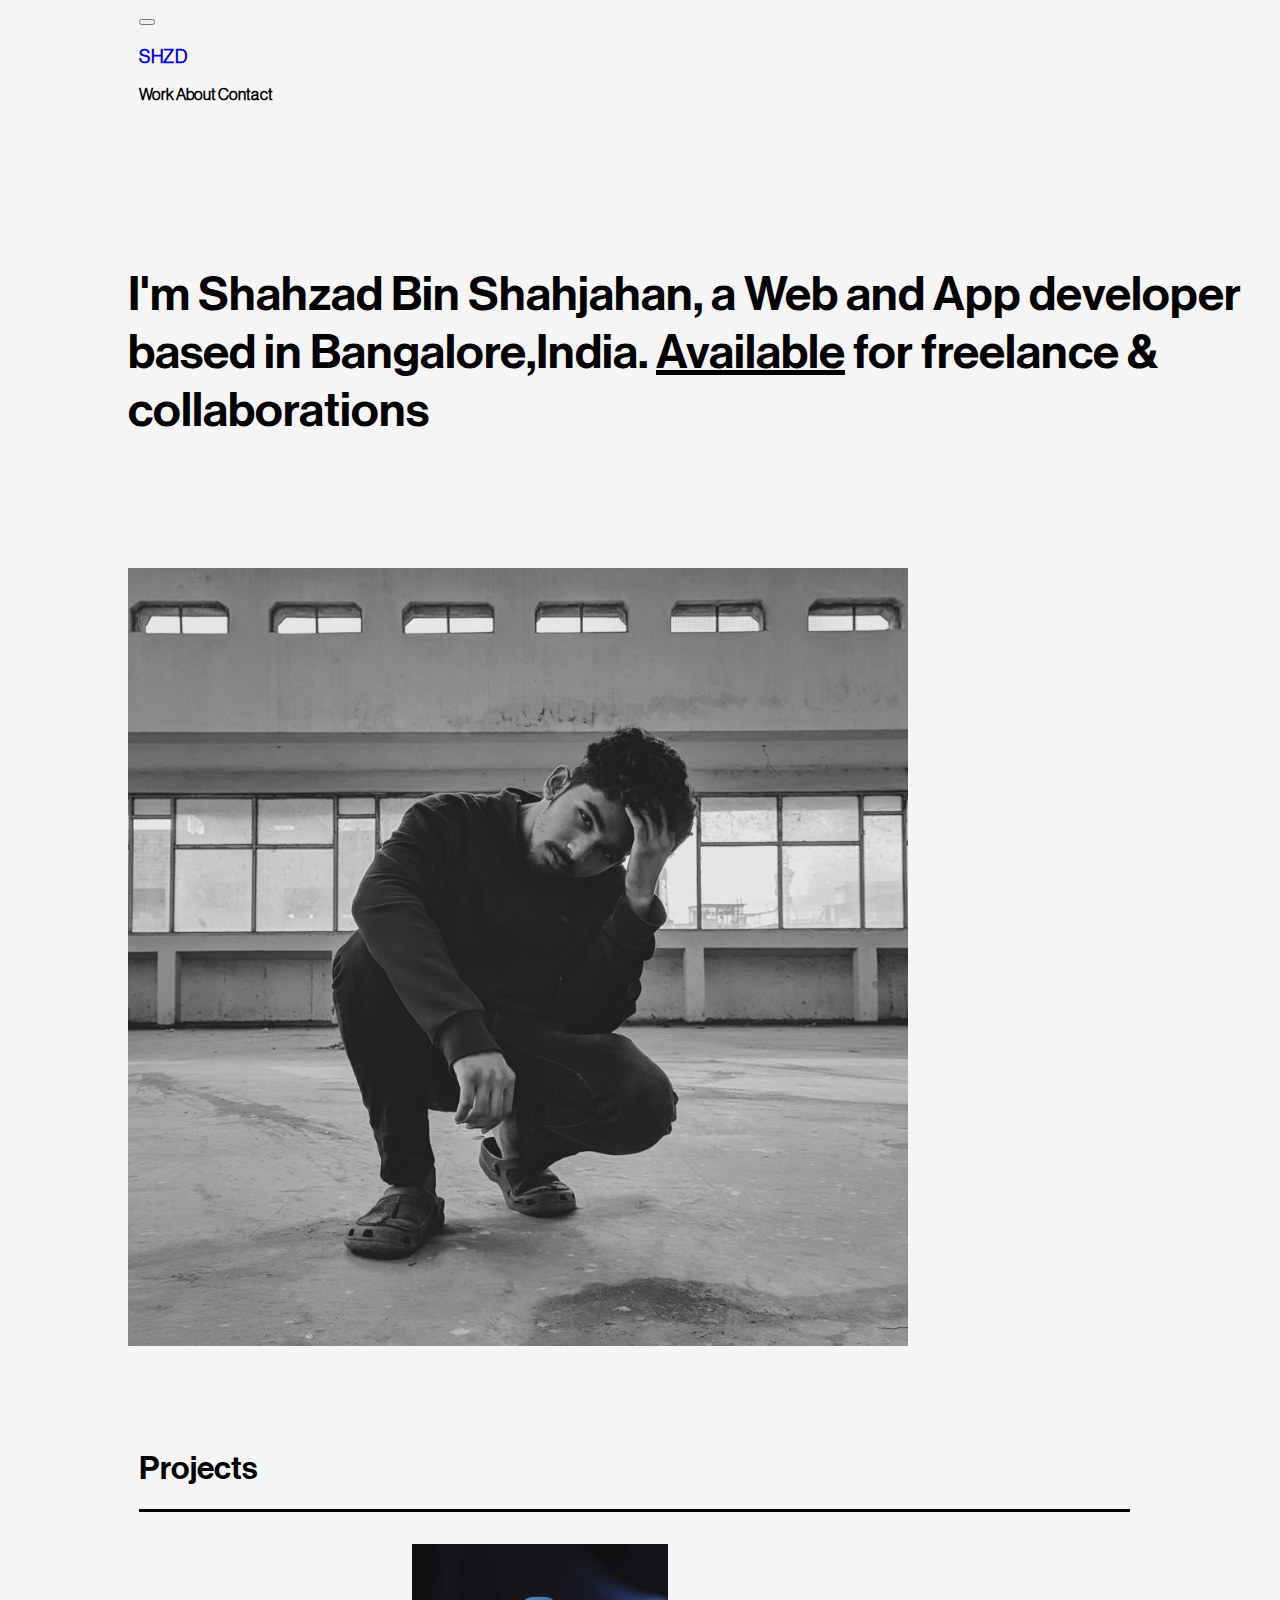
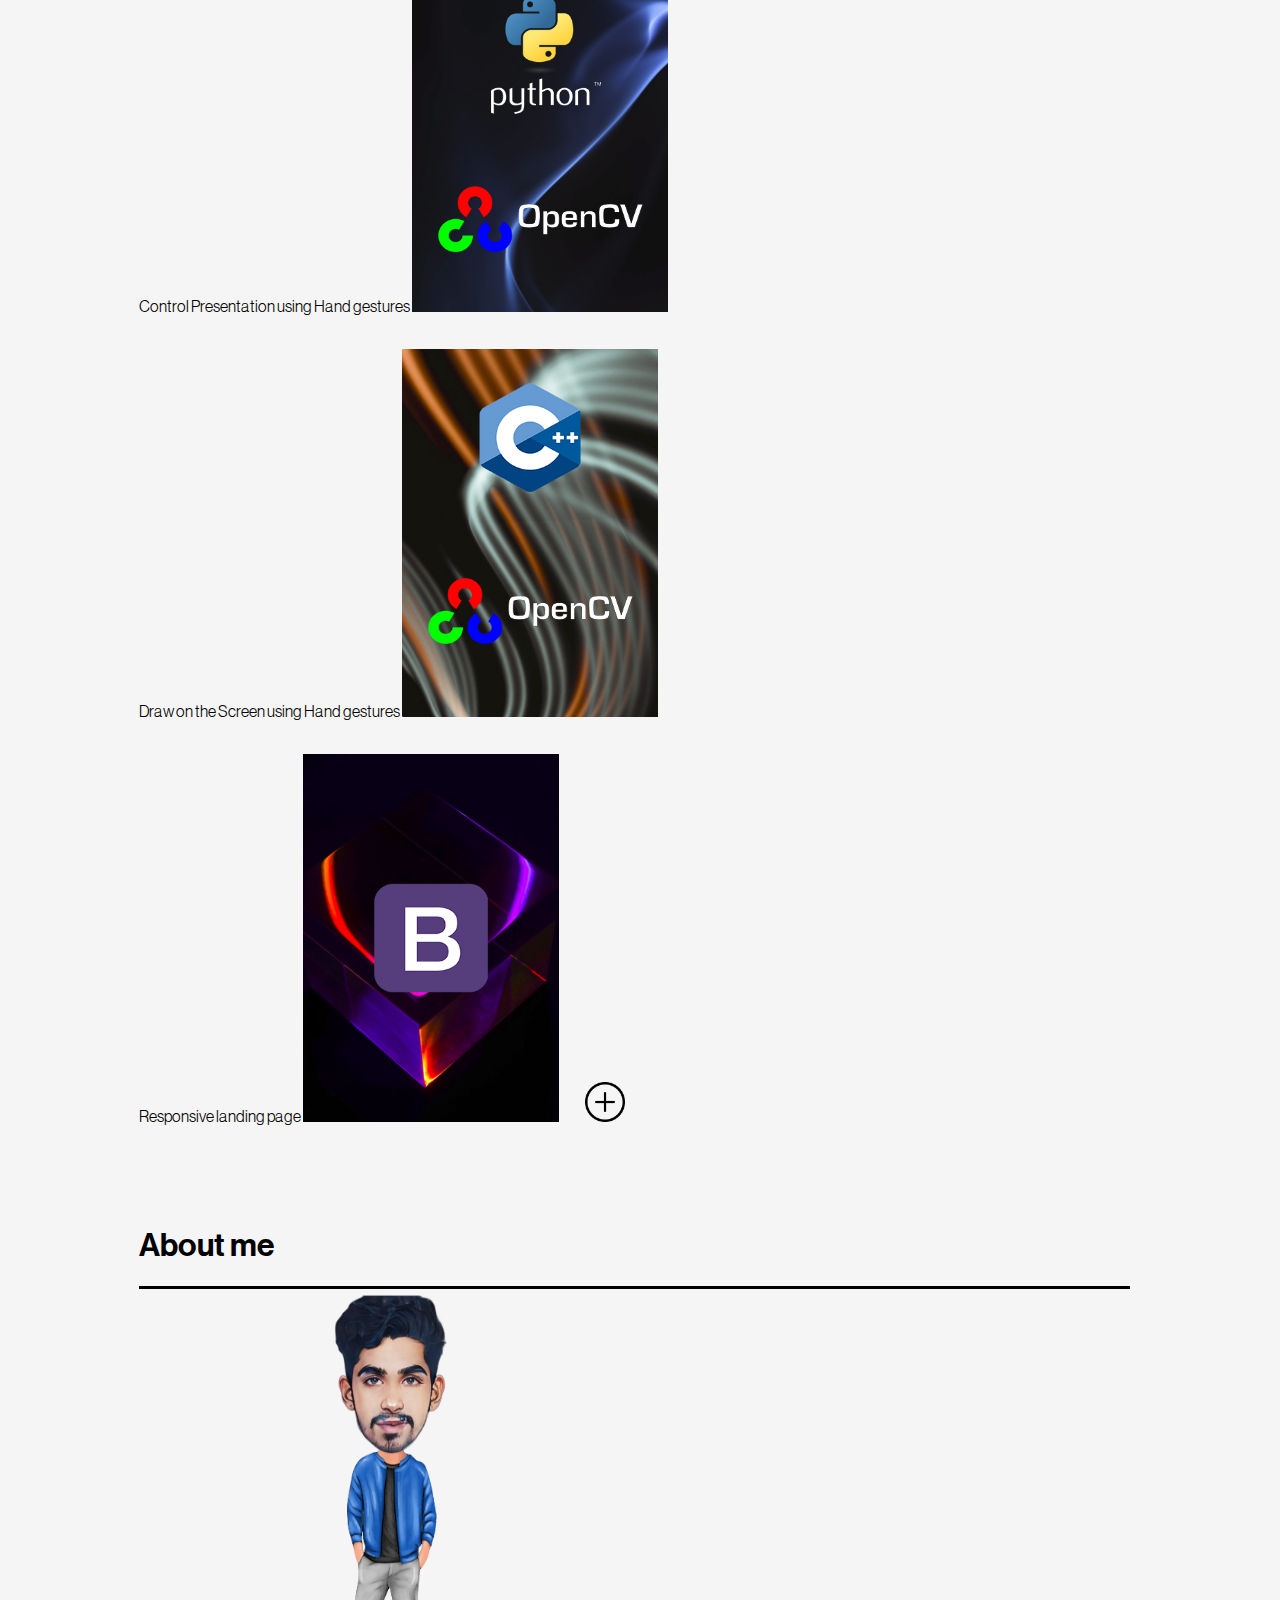
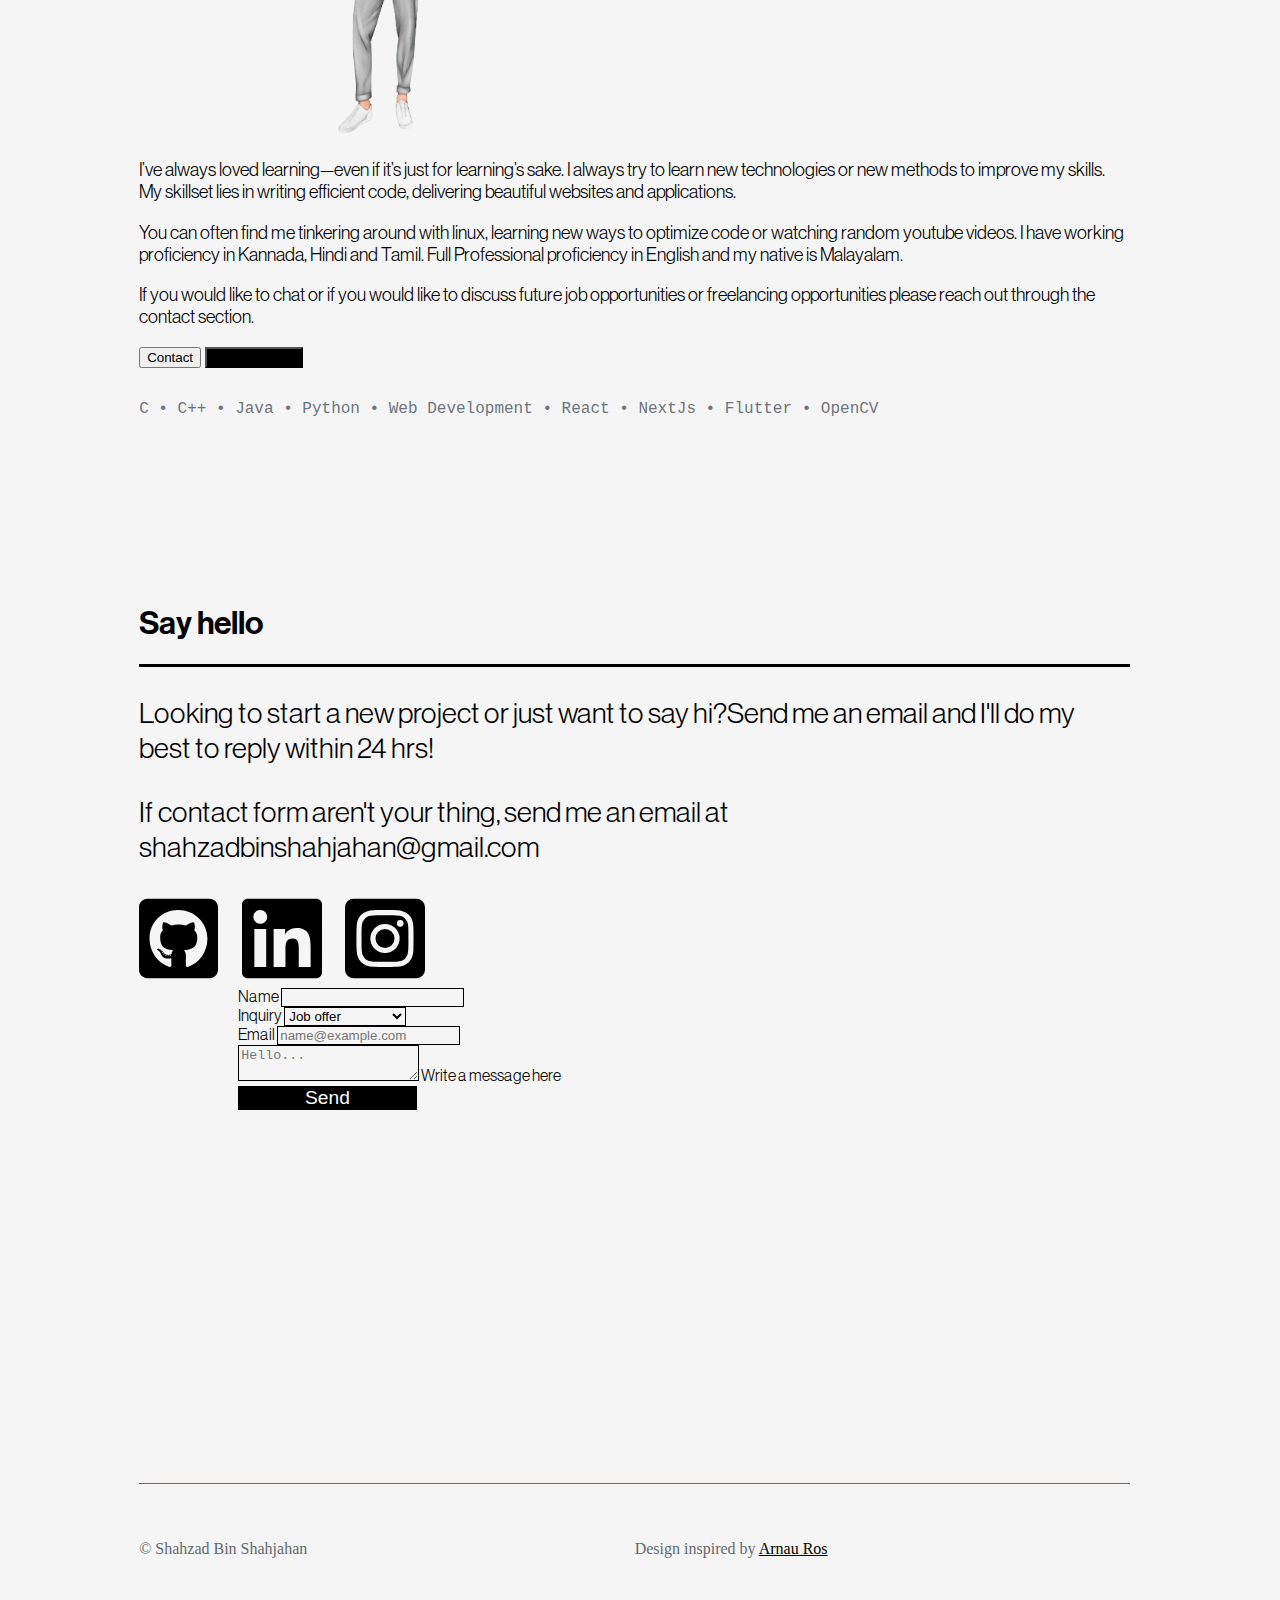
==== commit b24b0d25: "Finished main footer" ====
--- a/index.html
+++ b/index.html
@@ -144,14 +144,16 @@
 							<label for="messageArea">Write a message here</label>
 						</div>
 						<button id="sendBtn">Send</button>
-					</form>
 				</div>
 			</div>
-			<footer>
-
-			</footer>
+		
 		</section>
-	
+		<footer class="mainFooter">
+			<div>
+				<div class="left">© Shahzad Bin Shahjahan</div>
+				<div class="right text-end">Design inspired by <a href="https://www.arnau.design/" target="_blank">Arnau Ros</a></div>
+			</div>	
+		</footer>
 		<!--Bootstrap javascript code-->
 		<script src="https://cdn.jsdelivr.net/npm/bootstrap@5.2.2/dist/js/bootstrap.bundle.min.js" integrity="sha384-OERcA2EqjJCMA+/3y+gxIOqMEjwtxJY7qPCqsdltbNJuaOe923+mo//f6V8Qbsw3" crossorigin="anonymous"></script>
 	</body>
--- a/styles.css
+++ b/styles.css
@@ -13,8 +13,12 @@
 	min-height:100vh;
 }
 
-
-#projectsSection,#aboutSection,#contactSection
+footer
+{
+	height:10%;	
+}
+
+#projectsSection,#aboutSection,#contactSection,.mainFooter
 {
 	padding-top:7%;
 	margin-right:10%;
@@ -261,8 +265,37 @@
 	background-color: #6c757d;
 }
 
- 
+/*Footer*/
+.mainFooter
+{
+	color:#64696d;
+	padding:5% 0;
+	border-top:1.5px solid #64696d!important;
+	opacity:100 !important;
+}
+ .mainFooter a
+ {
+	color:#000000;
+ }
+ .mainFooter a:hover
+ {
+	color:#6c757d;
+ }
+
+.left, .right {
+	width: 50%; /* Floated elements technically need a width specified. */
+  }
+  
+  .left {
+	float: left;
+  }
+  
+  .right {
+	float: right;
+  }
+
 /*Responsive*/
+
 
 
 @media (max-width:950px)
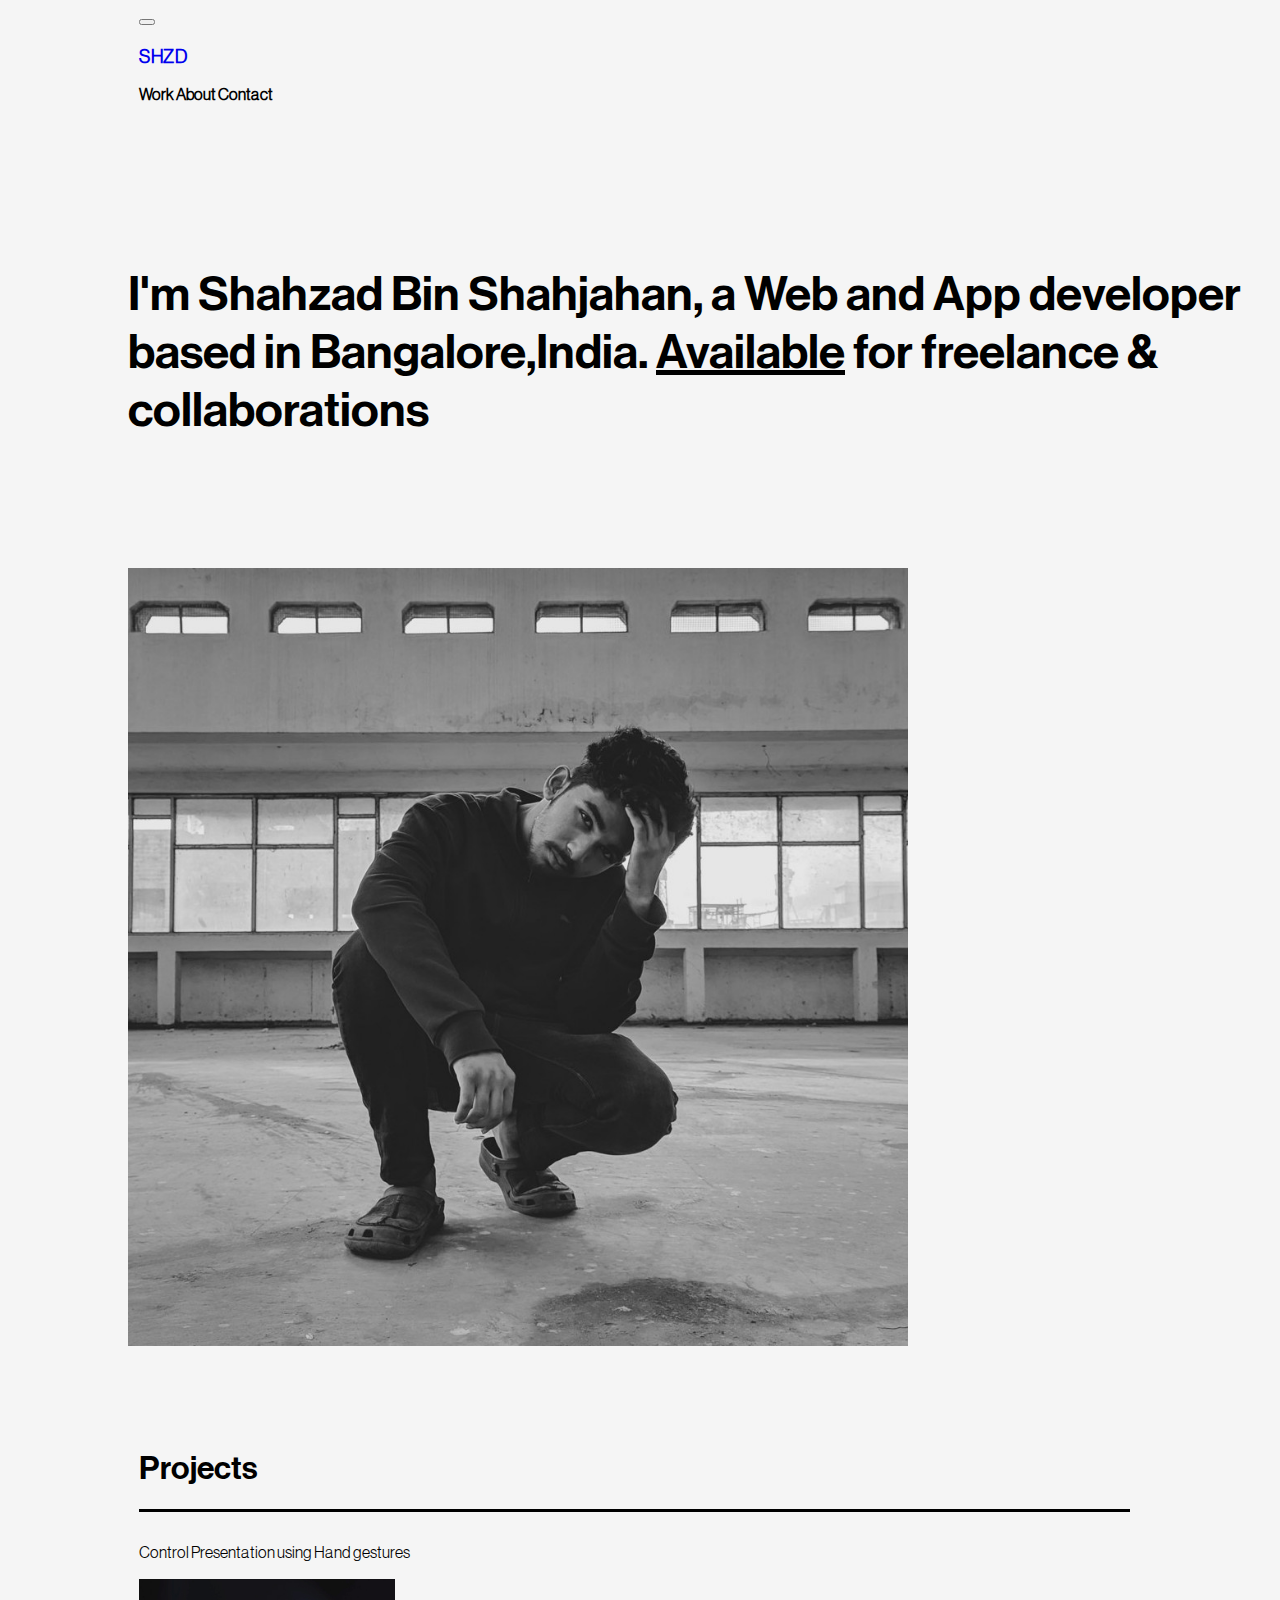
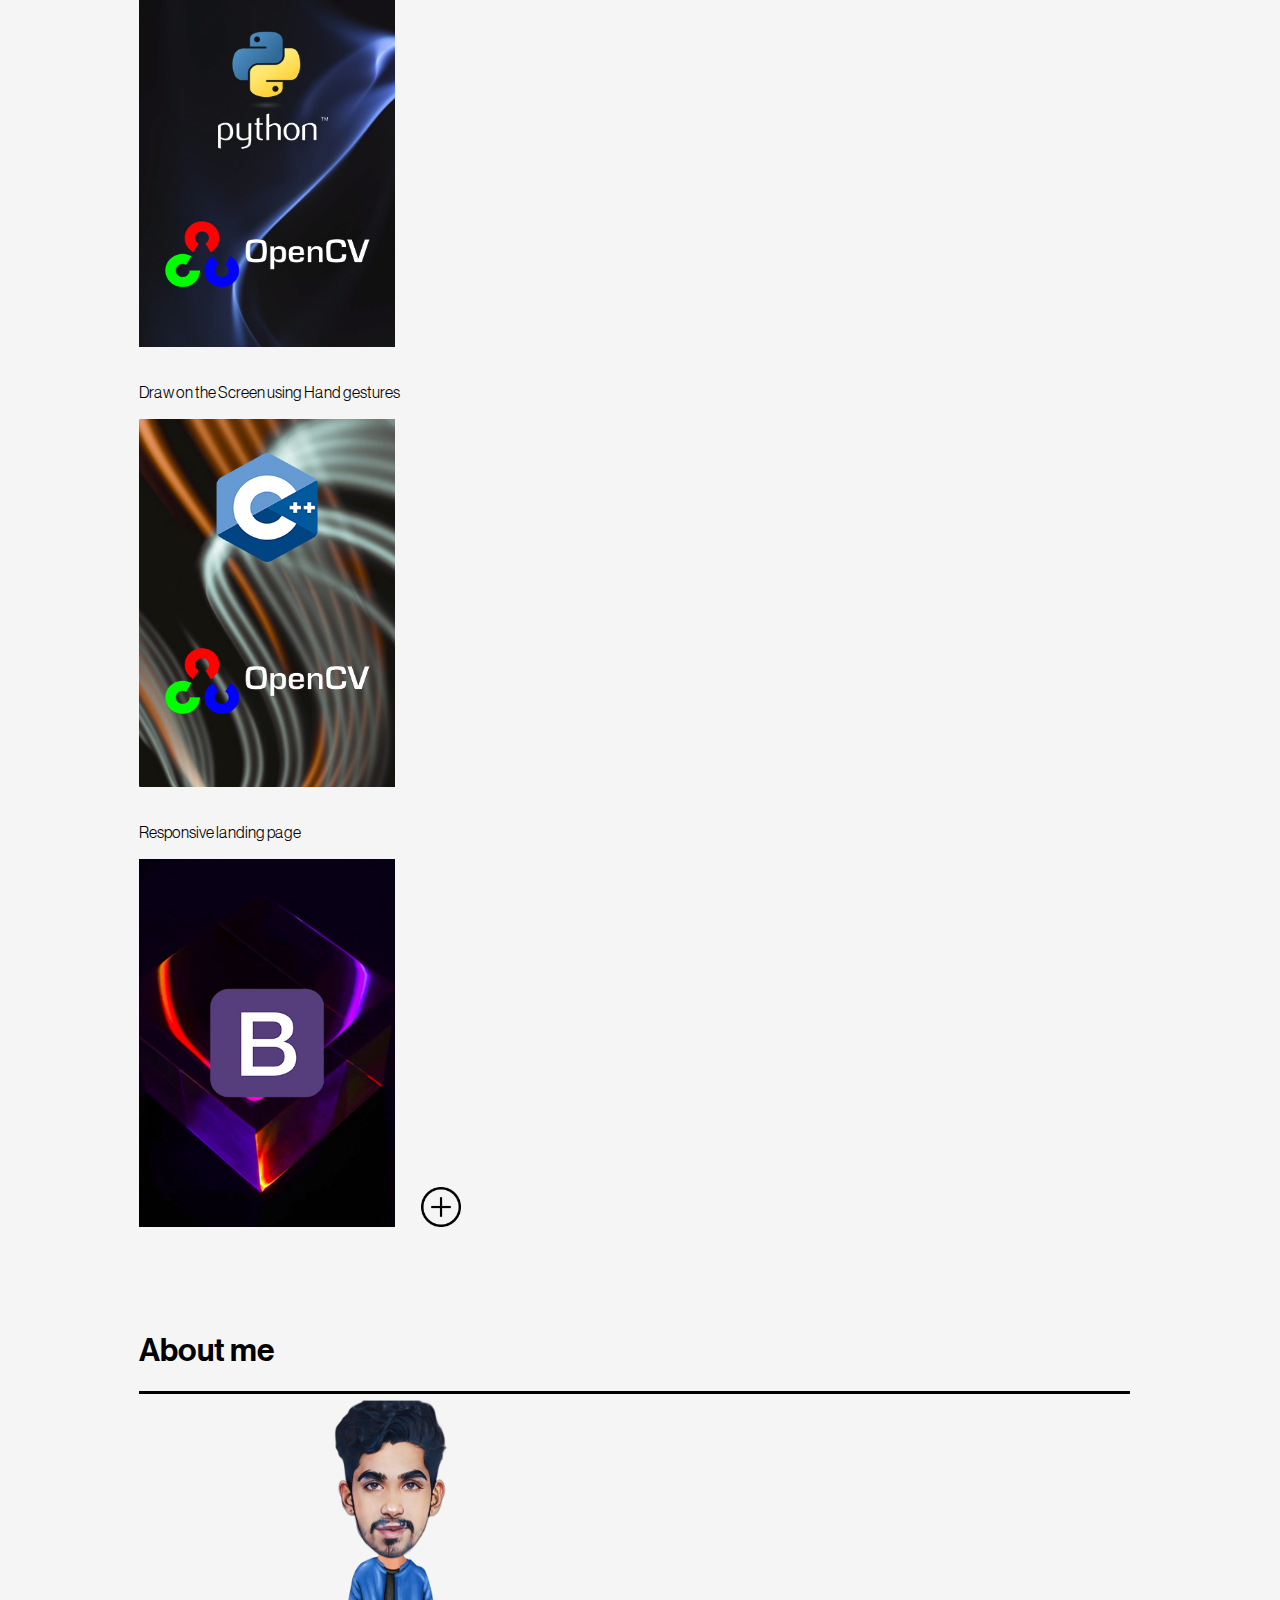
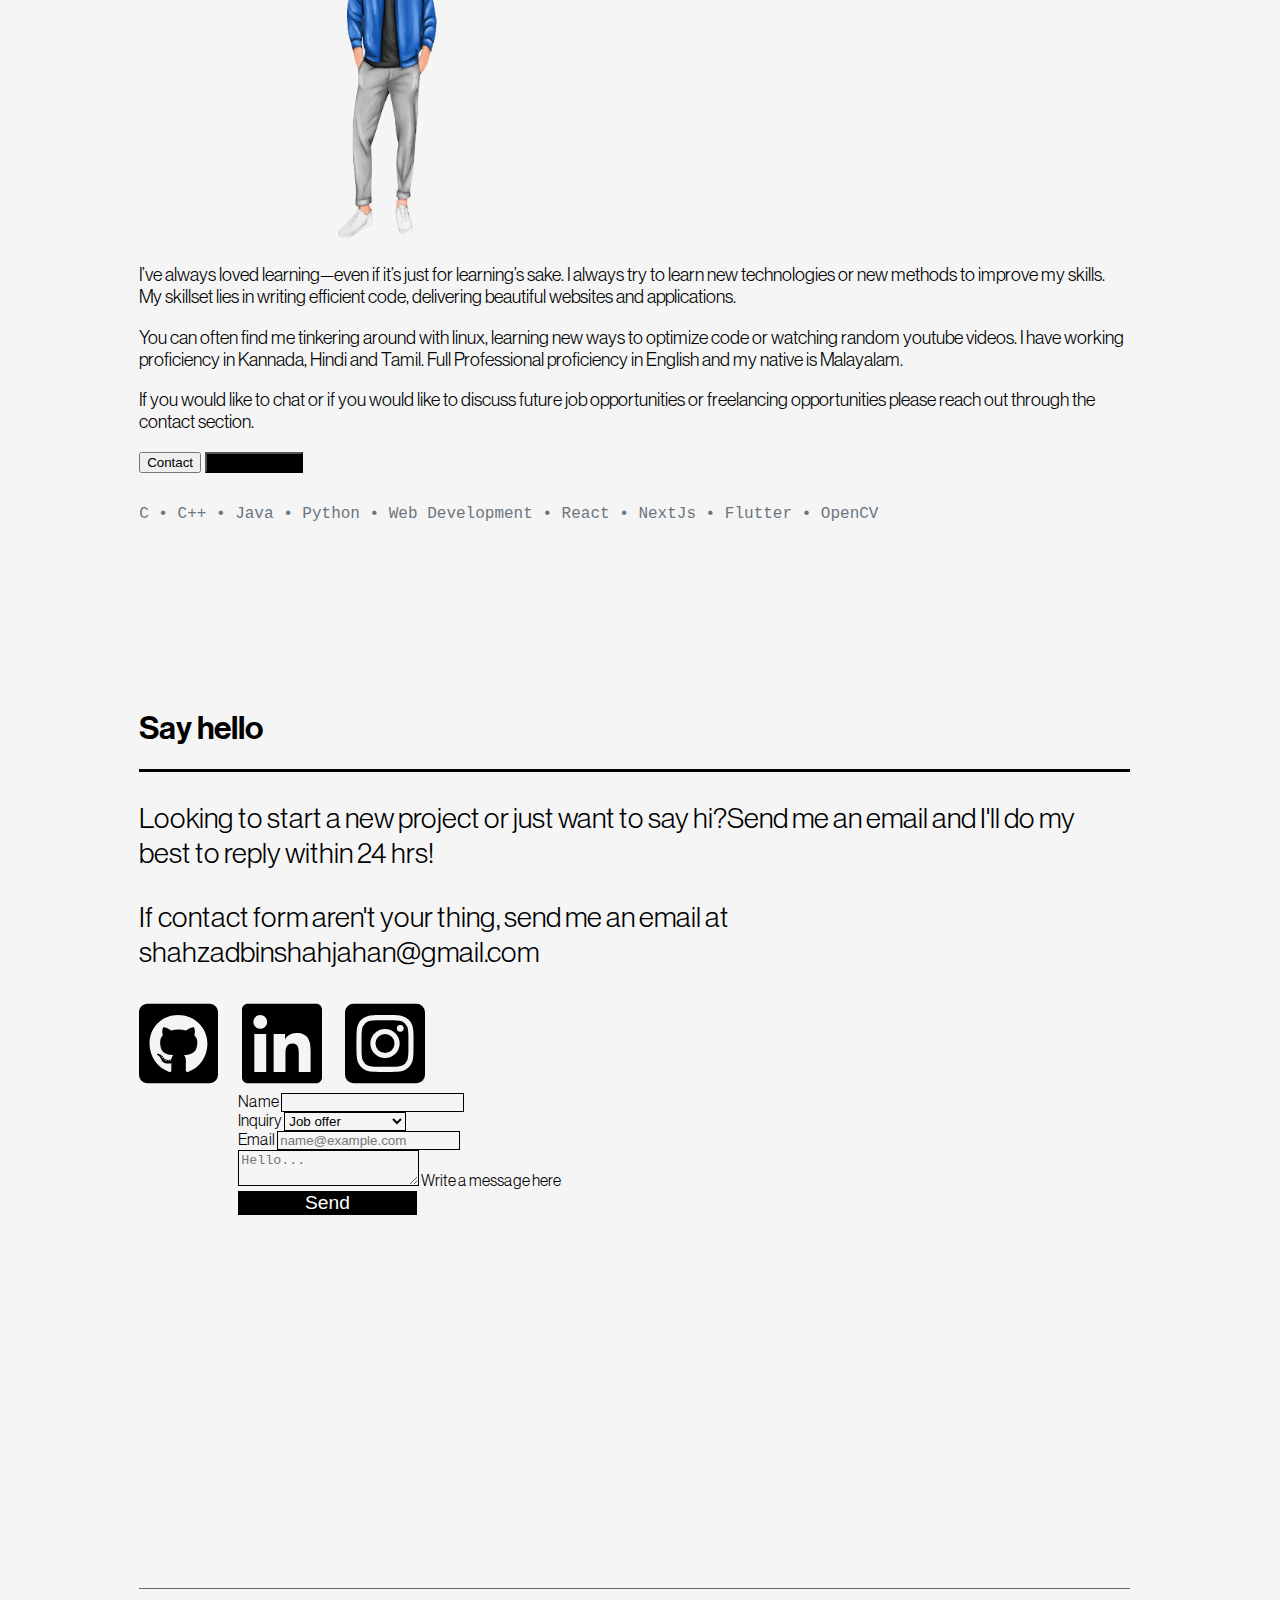
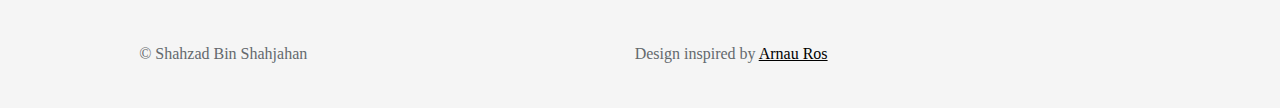
==== commit 5343f511: "Fixed project card hover issue" ====
--- a/index.html
+++ b/index.html
@@ -56,16 +56,22 @@
 			<div class="projectsHeading"><h1>Projects</h1><hr/></div>
 			<div class="row projects">
 				<div class="col-lg-4 col-md-6 projectCard projectCard01" class="img-fluid">
-					<a class="projectMainHeading">Control Presentation using Hand gestures</a>
+					<a class="projectMainHeading"z>
+					<p>Control Presentation using Hand gestures</p>
 					<img src="images/projectcards/handPresentation.jpg">
+					</a>
 				</div>
 				<div class="col-lg-4 col-md-6 projectCard projectCard02" class="img-fluid">
-					<a class="projectMainHeading">Draw on the Screen using Hand gestures</a>
+					<a class="projectMainHeading">
+					<p>Draw on the Screen using Hand gestures</p>
 					<img src="images/projectcards/handDraw.jpg">
+					</a>
 				</div>
 				<div class="col-lg-4 col-md-6 projectCard projectCard03">
-					<a class="projectMainHeading">Responsive landing page</a>
+					<a class="projectMainHeading">
+					<p>Responsive landing page</p>
 					<img src="images/projectcards/landingPage.jpg" class="img-fluid">
+					</a>
 					<a>
 						<img src="images/plus.png" title="Show more" class="showMoreImg">
 					</a>
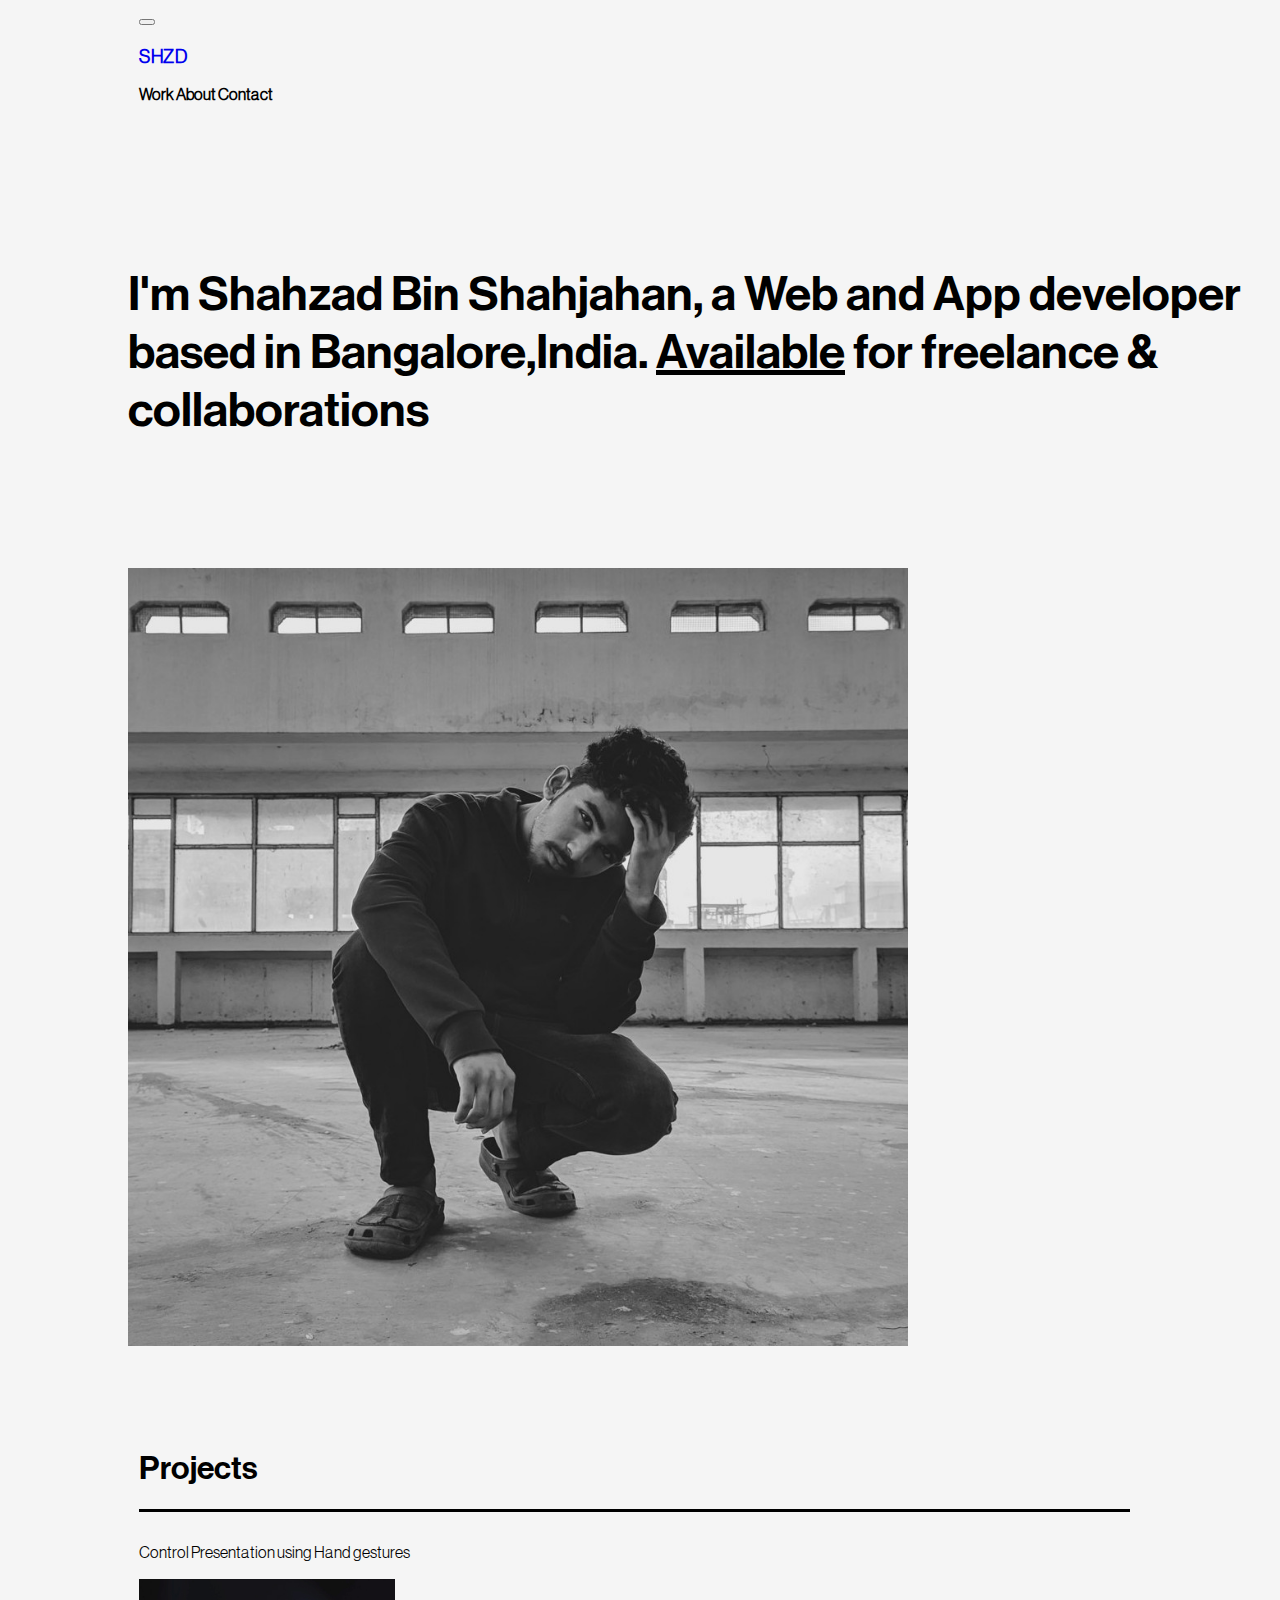
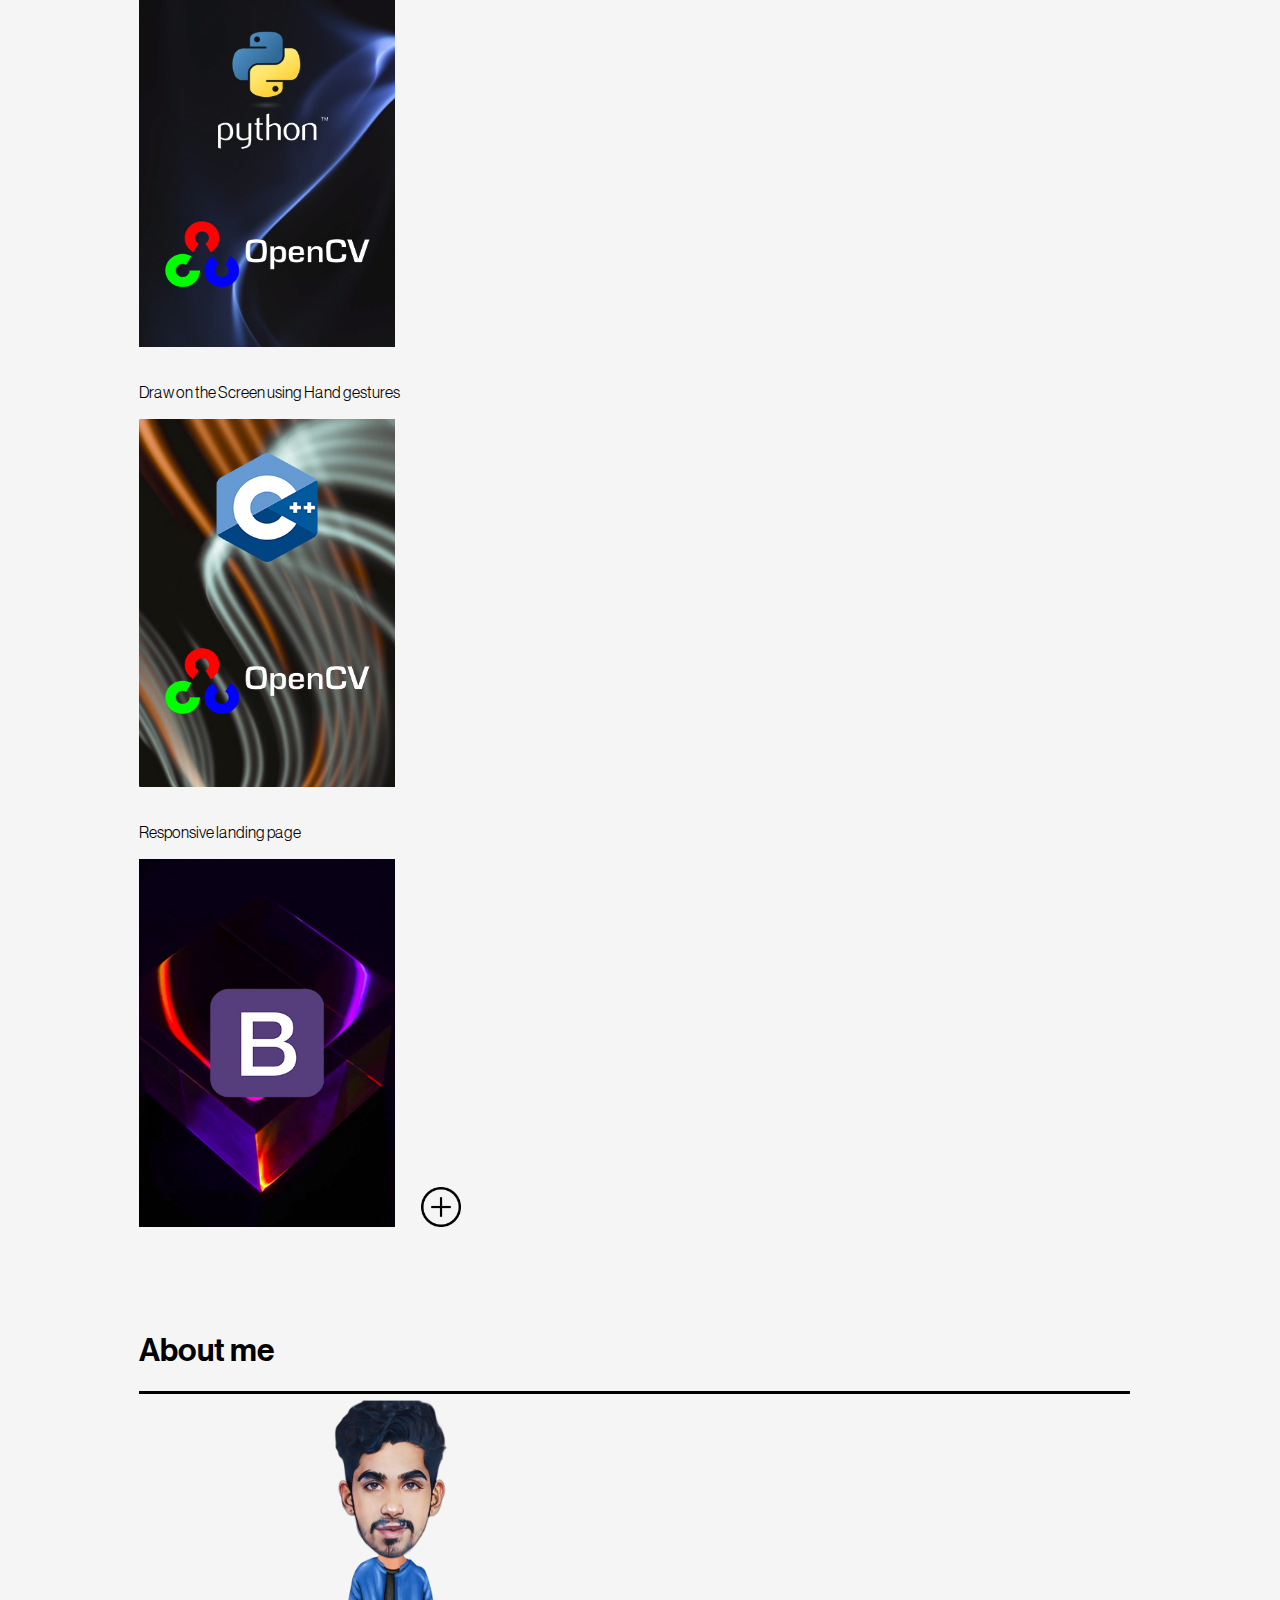
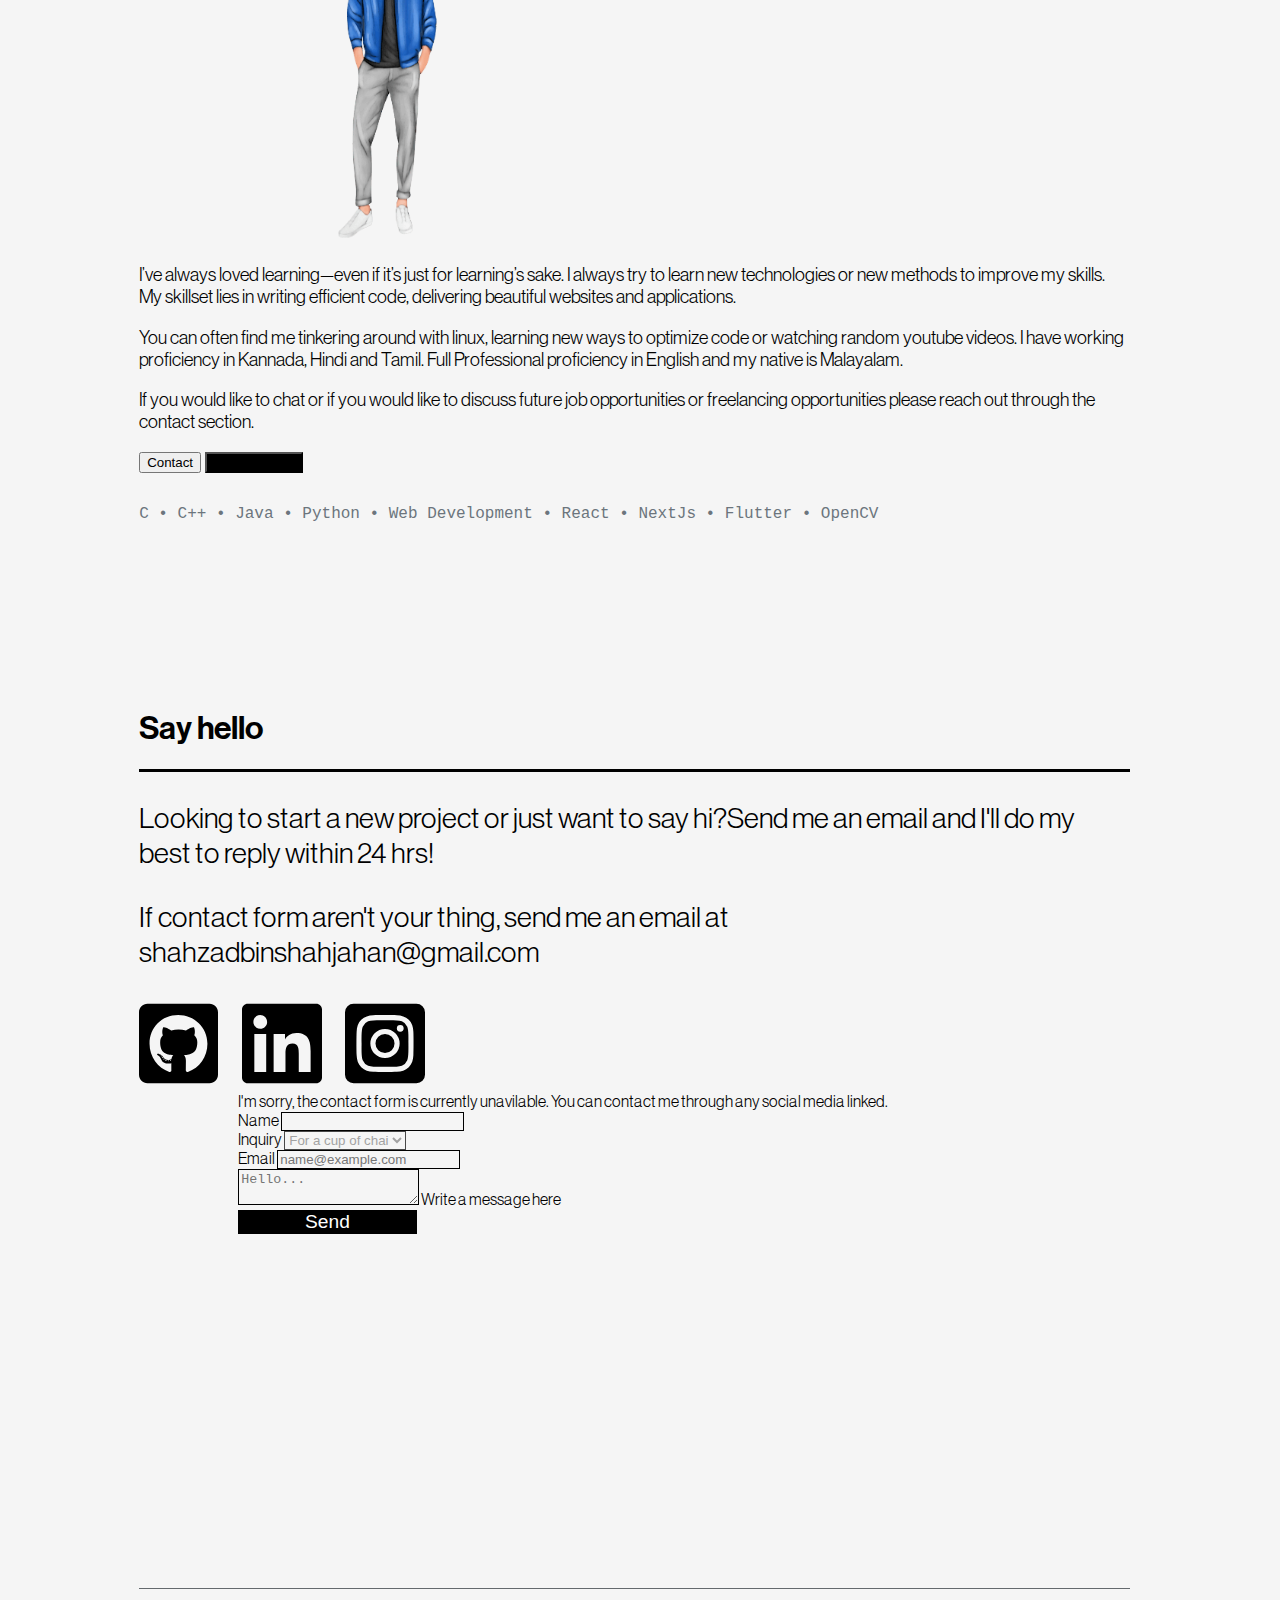
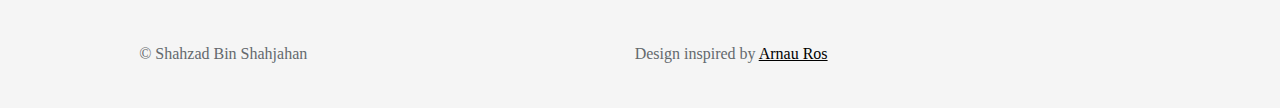
==== commit 76933a0e: "disabled form and added an info div" ====
--- a/index.html
+++ b/index.html
@@ -17,6 +17,8 @@
 		<!--External Stylesheet-->
 		<!--Bootstrap-->
 		<link href="https://cdn.jsdelivr.net/npm/bootstrap@5.2.2/dist/css/bootstrap.min.css" rel="stylesheet" integrity="sha384-Zenh87qX5JnK2Jl0vWa8Ck2rdkQ2Bzep5IDxbcnCeuOxjzrPF/et3URy9Bv1WTRi" crossorigin="anonymous">
+		<!--Custom javascript-->
+		<script defer src="main.js"></script>
 	</head>
 	
 	<body class="body">
@@ -115,7 +117,7 @@
 				<hr/>
 			</div>
 			<div class="row">
-				<div class="col-md-6">
+				<div class="col-md-6 mt-3">
 					<p>Looking to start a new project or just want to say hi?Send me an email and I'll do my best to reply within 24 hrs!</p>
 					<p>If contact form aren't your thing, send me an email at <a class="mailLink" href="mailto:shahzadbinshahjahan@gmail.com">shahzadbinshahjahan@gmail.com</a></p>
 					<div class="text-center">
@@ -124,32 +126,36 @@
 						<a><img class="icons" src="images/square-instagram.svg"></a>
 					</div>
 				</div>
-				<div class="col-md-6">
+				<div class="col-md-6">	
 					<form name="contactform" class="contactform">
+						<div class="alert alert-info mt-3" role="alert">
+							I'm sorry, the contact form is currently unavilable. You can contact me through any social media linked.
+						</div>
 						<div class="mb-3">
 							<label for="contactName" class="form-label">Name</label>
-							<input type="text" id="contactName" class="form-control contactformBoxColor" important>
+							<input type="text" id="contactName" class="form-control contactformBoxColor" important disabled>
 						</div>
 						<div class="row mb-4">
 							<div class="col">
 								<label for="inquiry" class="form-label">Inquiry</label>
-								<select class="form-select contactformBoxColor" id="inquiry" aria-label="inquiry">
-									<option value="1"selected>Job offer</option>
+								<select class="form-select contactformBoxColor" id="inquiry" aria-label="inquiry" disabled>
+									<option value="1">Job offer</option>
 									<option value="2">Clients</option>
 									<option value="3">Collaborations</option>
-									<option value="4">For a cup of chai</option>
+									<option value="4" selected>For a cup of chai</option>
 								</select> 
 							</div>
 							<div class="col">
 								<label for="emailInput" class="form-label">Email</label>
-								<input type="email" class="form-control contactformBoxColor" id="emailInput" placeholder="name@example.com"/>
+								<input type="email" class="form-control contactformBoxColor" id="emailInput" placeholder="name@example.com" disabled/>
 							</div>
 						</div>
 						<div class="form-floating mb-3">
-							<textarea class="form-control contactformBoxColor" placeholder="Hello..." id="messageArea" style="height:20%;"></textarea>
+							<textarea class="form-control contactformBoxColor" placeholder="Hello..." id="messageArea" style="height:20%;" disabled></textarea>
 							<label for="messageArea">Write a message here</label>
 						</div>
 						<button id="sendBtn">Send</button>
+											  
 				</div>
 			</div>
 		
--- a/styles.css
+++ b/styles.css
@@ -336,7 +336,7 @@
 	}
 }
 
-@media (max-width:430px)
+@media (max-width:450px)
 {
 	/*Home Section*/
 	.introDescription
@@ -350,5 +350,8 @@
 		margin-top:2rem;
 		margin-left:40%;
 	}
-}
-
+	.mailLink{
+		font-size:1.5rem;
+	}
+}
+
